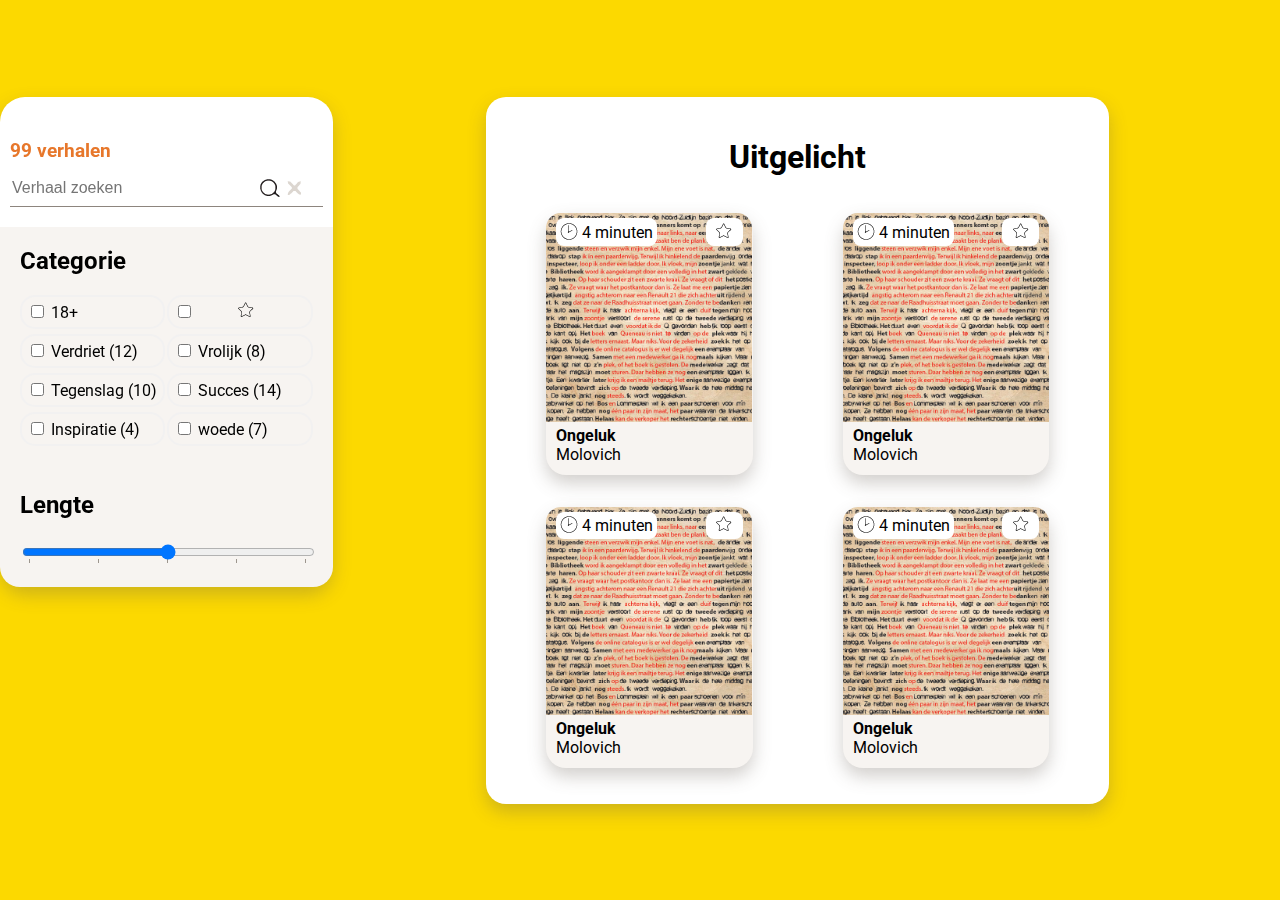
==== index.html @ 6d3a9c5b "changed verhalen.html -> index.html" ====
<!DOCTYPE html>
<html lang="en">

<head>
    <meta charset="UTF-8">
    <meta name="viewport" content="width=device-width, initial-scale=1.0">
    <meta http-equiv="X-UA-Compatible" content="ie=edge">
    <link rel="stylesheet" type="text/css" href="u-ov_styles.css">
    <title>99 verhalen</title>
</head>

<body>
    <aside id="filterMenu">

        <form id="filterSearch" action="">
            <h1>99 verhalen</h1>
            <div id="searchBar">
                <input type="search" placeholder="Verhaal zoeken" name="storySearch">
                <input type="image" name="storySubmit" alt="bevestig zoeken" src="img/icons/Search.png">
                <img src="img/icons/removeTXT.png" alt="gebruik deze knop om de zoek tekst weg te halen">
            </div>
        </form>
        <div id="filterCategory">
            <h2>Categorie</h2>
            <ul>
                <li>
                    <input type="checkbox" id="nsfwFilter">
                    <label for="nsfwFilter">18+</label>
                </li>
                <li>
                    <input type="checkbox" id="bookmarkFilter">
                    <label for="bookmarkFilter"><img  id="bookmarkIcon" src="img/icons/bookmark.png" alt="filter op opgeslagen verhalen"></label>
                </li>
                <li>
                    <input type="checkbox" id="verdrietFilter">
                    <label for="verdrietFilter">Verdriet (12)</label>
                </li>
                <li>
                    <input type="checkbox" id="vrolijkFilter">
                    <label for="vrolijkFilter">Vrolijk (8)</label>
                </li>
                <li>
                    <input type="checkbox" id="tegenslagFilter">
                    <label for="tegenslagFilter">Tegenslag (10)</label>
                </li>
                <li>
                    <input type="checkbox" id="SuccesFilter">
                    <label for="SuccesFilter">Succes (14)</label>
                </li>
                <li>
                    <input type="checkbox" id="InpsiratieFilter">
                    <label for="InpsiratieFilter">Inspiratie (4)</label>
                </li>
                <li>
                    <input type="checkbox" id="woedeFilter">
                    <label for="woedeFilter">woede (7)</label>
                </li>
            </ul>


            <h2>Lengte</h2>
            <input type="range" id="storyLength" list="tickmarks" min="0" max="100" step="25">
            <datalist id="tickmarks">
                <option value="0">
                <option value="25">
                <option value="50">
                <option value="75">
                <option value="100">
            </datalist>
        </div>
    </aside>
    <div class="middleOffset">
        <main class="middleMain">
            <h1>Uitgelicht</h1>
            <div id="storyContainer">
                <figure class=storyPreview>
                    <div class="thumbContainer">
                        <img class="thumbnail" src="img/storyPreview/ongeluk.png" alt="preview van het verhaal ongeluk">
                        <div class="timeLabel">
                            <img src="img/icons/time.png" alt="timeIcon">
                            4 minuten
                        </div>
                        <div class="bookmarkLabel">
                            <img src="img/icons/bookmark.png" alt="bookmarkIcon">
                        </div>
                    </div>
                    <figcaption>
                        <b>Ongeluk</b> <br>
                        Molovich
                    </figcaption>
                </figure>

                <figure class=storyPreview>
                    <div class="thumbContainer">
                        <img class="thumbnail" src="img/storyPreview/ongeluk.png" alt="preview van het verhaal ongeluk">
                        <div class="timeLabel">
                            <img src="img/icons/time.png" alt="timeIcon">
                            4 minuten
                        </div>
                        <div class="bookmarkLabel">
                            <img src="img/icons/bookmark.png" alt="bookmarkIcon">
                        </div>
                    </div>
                    <figcaption>
                        <b>Ongeluk</b> <br>
                        Molovich
                    </figcaption>
                </figure>

                <figure class=storyPreview>
                    <div class="thumbContainer">
                        <img class="thumbnail" src="img/storyPreview/ongeluk.png" alt="preview van het verhaal ongeluk">
                        <div class="timeLabel">
                            <img src="img/icons/time.png" alt="timeIcon">
                            4 minuten
                        </div>
                        <div class="bookmarkLabel">
                            <img src="img/icons/bookmark.png" alt="bookmarkIcon">
                        </div>
                    </div>
                    <figcaption>
                        <b>Ongeluk</b> <br>
                        Molovich
                    </figcaption>
                </figure>

                <figure class=storyPreview>
                    <div class="thumbContainer">
                        <img class="thumbnail" src="img/storyPreview/ongeluk.png" alt="preview van het verhaal ongeluk">
                        <div class="timeLabel">
                            <img src="img/icons/time.png" alt="timeIcon">
                            4 minuten
                        </div>
                        <div class="bookmarkLabel">
                            <img src="img/icons/bookmark.png" alt="bookmarkIcon">
                        </div>
                    </div>
                    <figcaption>
                        <b>Ongeluk</b> <br>
                        Molovich
                    </figcaption>
                </figure>
            </div>
        </main>
    </div>
</body>

</html>
---- u-ov_styles.css ----
@import url('https://fonts.googleapis.com/css?family=Roboto');

html,body {
    font-family: 'Roboto', sans-serif;
    background-color: #fcd900;
    margin: 0;
}

input[type=checkbox]{
    border-color:red;
    background: #e7772b
}

#searchBar{
    display: flex;
}

#searchBar input[type="image"]{
    align-self: center;
}

#filterMenu{
    display: inline-block;
    background-color: #fff;
    box-shadow:0 8px 18px 0 rgba(103,92,83,.3);
    border-radius: 25px;
    position: fixed;
    width: 26%;
    min-width: 329px;
}

#filterMenu h1{
    color: #e7772b;
    font-size: 1.2em;
}

#filterSearch{
    padding: 10px 10px 0 10px;
    margin: 10px 10px 0 10px;
    border: solid #8d857e;
    /* todo: change color and thickness to #e7772b with javascript when the search input is focused. */
    border-width: 0 0 1.4px 0;
    padding: 20px 0 5px;
}

#filterSearch input[type=search]{
   font-size: 1em;
   font-weight: 300;
   border: none;
   color: #8d857e;
   outline: none;
   width: 80%;
}


#filterSearch input[type=search]::-webkit-search-cancel-button{
    -webkit-appearance: none;
}

#filterCategory {
    background-color: #f7f4f1;
    padding: 0 20px 20px 20px;
    border-radius: 0 0 20px 20px;
}

#filterCategory ul{
    padding: 0;
    display: grid;
    grid-template-columns: repeat(2, 1fr);
    grid-column-gap: 2px;
    min-height: 0;  /* NEW */
    min-width: 0;   /* NEW; needed for Firefox */
}

#filterCategory ul li{
 list-style: none;
 border: solid #f2f1f1 2px;
 border-radius: 15px;
 padding: 5px;
 overflow: hidden;
 min-width: 0;   /* NEW; needed for Firefox */
 margin-bottom: 5px;
}

#filterCategory h2{
    padding-top: 20px;
}
#storyLength{
    width: 100%;
}

.middleMain{
    background-color: white;
    display: table;
    padding: 20px;
    border-radius: 20px;
    text-align: center;
    box-shadow:0 8px 18px 0 rgba(103,92,83,.3);
    margin-top: 10%;
    margin-left: auto;
    margin-right: auto;
    min-width: 583px;
    width: 55%;
}

.middleOffset{
    margin-left: 35vh;
}

#storyContainer{
    display: grid;
    grid-template-columns: repeat(2, 1fr);
    grid-column-gap: 10px;
}

.storyPreview{
    border-radius: 20px;
    background-color: #f7f4f1;
    /* padding: 20px; */
    text-align: left;
    box-shadow: 0 8px 18px 0 rgba(103,92,83,.3);
}

.thumbnail{
    max-width: 100%;
    border-radius: 15px 15px 0 0;
}

.thumbContainer{
    position: relative;
}

.timeLabel{
    position: absolute;
    top: 5px;
    left: 10px;
    background-color: #fff;
    padding: 2%;
    border-radius: 8px;
}
.timeLabel img{
    vertical-align: top;
}

#bookmarkIcon{
    position: relative;
    left: 30%;
}

.bookmarkLabel{
    position: absolute;
    top: 5px;
    right: 10px;
    background-color: #fff;
    padding: 2%;
    padding-left: 5%;
    padding-right: 5%;
    border-radius: 8px;
}
.bookmarkLabel img{
    vertical-align: top;
}

figcaption{
    margin-left: 5%;
    margin-bottom: 5%;
}
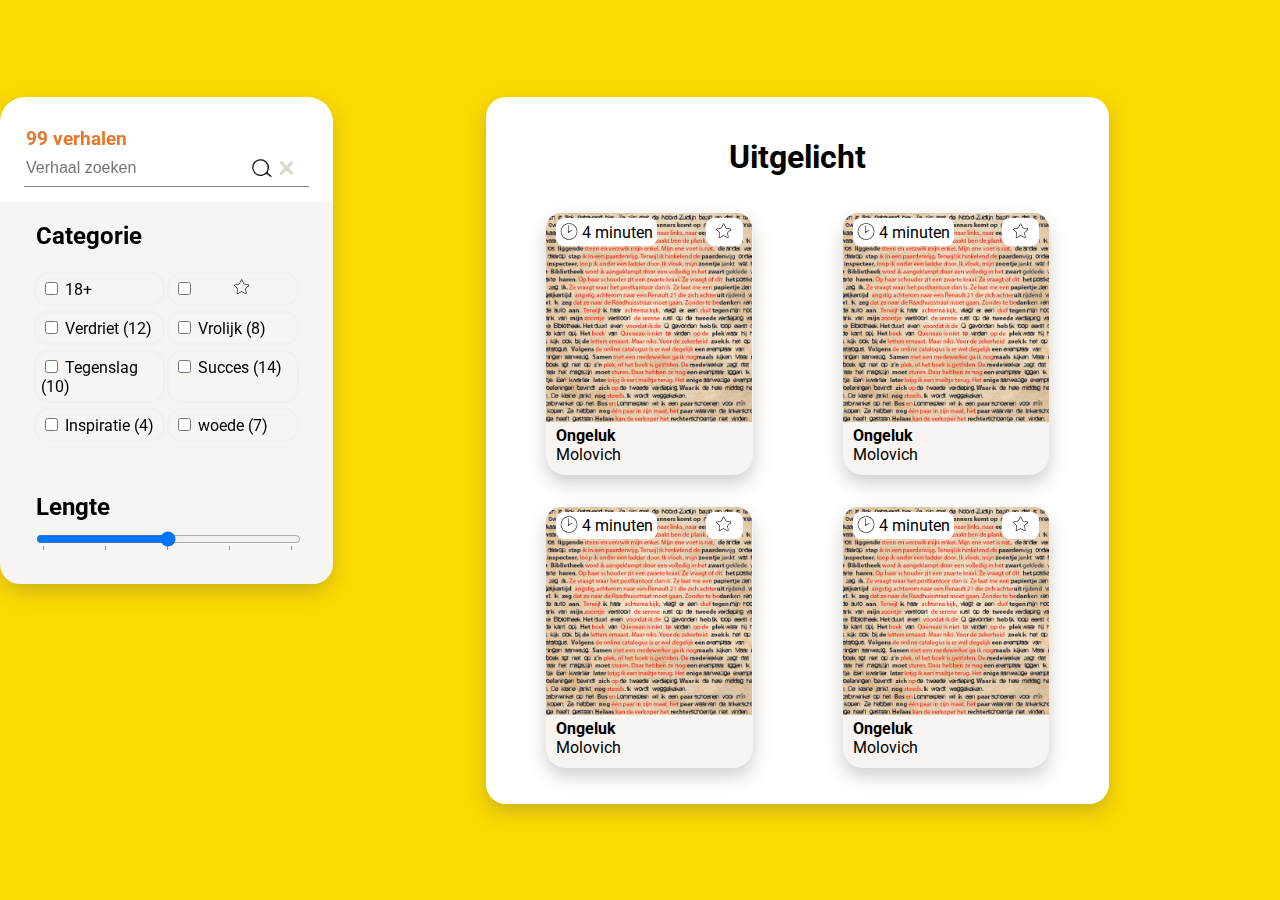
==== commit 3bbccb09: "+ Semantic changes + Better variables" ====
--- a/index.html
+++ b/index.html
@@ -10,66 +10,72 @@
 </head>
 
 <body>
-    <aside id="filterMenu">
+    <aside id="menu"> 
+        <form id="searchForm" action="">
+            <fieldset id="search">
+                <legend>99 verhalen</legend>
+                <div id="searchbar">
+                    <!-- Dit is is een div vanwege een flexbox bug! -->
+                    <input type="search" placeholder="Verhaal zoeken" name="storySearch">
+                    <input type="image" name="storySubmit" alt="bevestig zoeken" src="img/icons/Search.png">
+                    <img src="img/icons/removeTXT.png" alt="gebruik deze knop om de zoek tekst weg te halen">
+                </div>
+            </fieldset>
+        </form>
 
-        <form id="filterSearch" action="">
-            <h1>99 verhalen</h1>
-            <div id="searchBar">
-                <input type="search" placeholder="Verhaal zoeken" name="storySearch">
-                <input type="image" name="storySubmit" alt="bevestig zoeken" src="img/icons/Search.png">
-                <img src="img/icons/removeTXT.png" alt="gebruik deze knop om de zoek tekst weg te halen">
-            </div>
+        <form id="category" action="">
+            <fieldset>
+                <legend>Categorie</legend>
+                <ul>
+                        <li>
+                            <input type="checkbox" id="nsfwFilter">
+                            <label for="nsfwFilter">18+</label>
+                        </li>
+                        <li>
+                            <input type="checkbox" id="bookmarkFilter">
+                            <label for="bookmarkFilter"><img id="bookmarkIcon" src="img/icons/bookmark.png" alt="filter op opgeslagen verhalen"></label>
+                        </li>
+                        <li>
+                            <input type="checkbox" id="verdrietFilter">
+                            <label for="verdrietFilter">Verdriet (12)</label>
+                        </li>
+                        <li>
+                            <input type="checkbox" id="vrolijkFilter">
+                            <label for="vrolijkFilter">Vrolijk (8)</label>
+                        </li>
+                        <li>
+                            <input type="checkbox" id="tegenslagFilter">
+                            <label for="tegenslagFilter">Tegenslag (10)</label>
+                        </li>
+                        <li>
+                            <input type="checkbox" id="SuccesFilter">
+                            <label for="SuccesFilter">Succes (14)</label>
+                        </li>
+                        <li>
+                            <input type="checkbox" id="InpsiratieFilter">
+                            <label for="InpsiratieFilter">Inspiratie (4)</label>
+                        </li>
+                        <li>
+                            <input type="checkbox" id="woedeFilter">
+                            <label for="woedeFilter">woede (7)</label>
+                        </li>
+                    </ul>
+            </fieldset>
+            <fieldset>
+                <legend>Lengte</legend>
+                <input type="range" id="storyLength" list="tickmarks" min="0" max="100" step="25">
+                <datalist id="tickmarks">
+                    <option value="0">
+                    <option value="25">
+                    <option value="50">
+                    <option value="75">
+                    <option value="100">
+                </datalist>
+            </fieldset>
         </form>
-        <div id="filterCategory">
-            <h2>Categorie</h2>
-            <ul>
-                <li>
-                    <input type="checkbox" id="nsfwFilter">
-                    <label for="nsfwFilter">18+</label>
-                </li>
-                <li>
-                    <input type="checkbox" id="bookmarkFilter">
-                    <label for="bookmarkFilter"><img  id="bookmarkIcon" src="img/icons/bookmark.png" alt="filter op opgeslagen verhalen"></label>
-                </li>
-                <li>
-                    <input type="checkbox" id="verdrietFilter">
-                    <label for="verdrietFilter">Verdriet (12)</label>
-                </li>
-                <li>
-                    <input type="checkbox" id="vrolijkFilter">
-                    <label for="vrolijkFilter">Vrolijk (8)</label>
-                </li>
-                <li>
-                    <input type="checkbox" id="tegenslagFilter">
-                    <label for="tegenslagFilter">Tegenslag (10)</label>
-                </li>
-                <li>
-                    <input type="checkbox" id="SuccesFilter">
-                    <label for="SuccesFilter">Succes (14)</label>
-                </li>
-                <li>
-                    <input type="checkbox" id="InpsiratieFilter">
-                    <label for="InpsiratieFilter">Inspiratie (4)</label>
-                </li>
-                <li>
-                    <input type="checkbox" id="woedeFilter">
-                    <label for="woedeFilter">woede (7)</label>
-                </li>
-            </ul>
-
-
-            <h2>Lengte</h2>
-            <input type="range" id="storyLength" list="tickmarks" min="0" max="100" step="25">
-            <datalist id="tickmarks">
-                <option value="0">
-                <option value="25">
-                <option value="50">
-                <option value="75">
-                <option value="100">
-            </datalist>
-        </div>
     </aside>
     <div class="middleOffset">
+        <!-- Deze main content word naar het midden gedrukt en de middleOffset div zorgt voor een offset vanuit het midden -->
         <main class="middleMain">
             <h1>Uitgelicht</h1>
             <div id="storyContainer">
--- a/u-ov_styles.css
+++ b/u-ov_styles.css
@@ -6,20 +6,30 @@
     margin: 0;
 }
 
-input[type=checkbox]{
-    border-color:red;
-    background: #e7772b
+#search{
+    border: none;
 }
 
-#searchBar{
-    display: flex;
+#search legend{
+    color: #e7772b;
+    font-size: 1.2em;
+    font-weight: bold;
+    text-align: left;
 }
 
-#searchBar input[type="image"]{
+#searchbar{
+    display: flex;
+    /* todo: change color and thickness to #e7772b with javascript when the search input is focused. */
+    border: solid #8d857e;
+    border-width: 0 0 1.4px 0;
+    padding-bottom:5px;
+}
+
+#searchbar input[type="image"]{
     align-self: center;
 }
 
-#filterMenu{
+#menu{
     display: inline-block;
     background-color: #fff;
     box-shadow:0 8px 18px 0 rgba(103,92,83,.3);
@@ -29,21 +39,14 @@
     min-width: 329px;
 }
 
-#filterMenu h1{
-    color: #e7772b;
-    font-size: 1.2em;
-}
 
-#filterSearch{
+#searchForm{
     padding: 10px 10px 0 10px;
     margin: 10px 10px 0 10px;
-    border: solid #8d857e;
-    /* todo: change color and thickness to #e7772b with javascript when the search input is focused. */
-    border-width: 0 0 1.4px 0;
     padding: 20px 0 5px;
 }
 
-#filterSearch input[type=search]{
+#searchForm input[type=search]{
    font-size: 1em;
    font-weight: 300;
    border: none;
@@ -53,17 +56,17 @@
 }
 
 
-#filterSearch input[type=search]::-webkit-search-cancel-button{
+#searchForm input[type=search]::-webkit-search-cancel-button{
     -webkit-appearance: none;
 }
 
-#filterCategory {
+#category {
     background-color: #f7f4f1;
     padding: 0 20px 20px 20px;
     border-radius: 0 0 20px 20px;
 }
 
-#filterCategory ul{
+#category ul{
     padding: 0;
     display: grid;
     grid-template-columns: repeat(2, 1fr);
@@ -72,7 +75,7 @@
     min-width: 0;   /* NEW; needed for Firefox */
 }
 
-#filterCategory ul li{
+#category ul li{
  list-style: none;
  border: solid #f2f1f1 2px;
  border-radius: 15px;
@@ -82,8 +85,15 @@
  margin-bottom: 5px;
 }
 
-#filterCategory h2{
+#category fieldset{
+    border: 0px;
+}
+
+#category legend{
     padding-top: 20px;
+    font-weight: bold;
+    font-size: 1.5em;
+    text-align: left;
 }
 #storyLength{
     width: 100%;
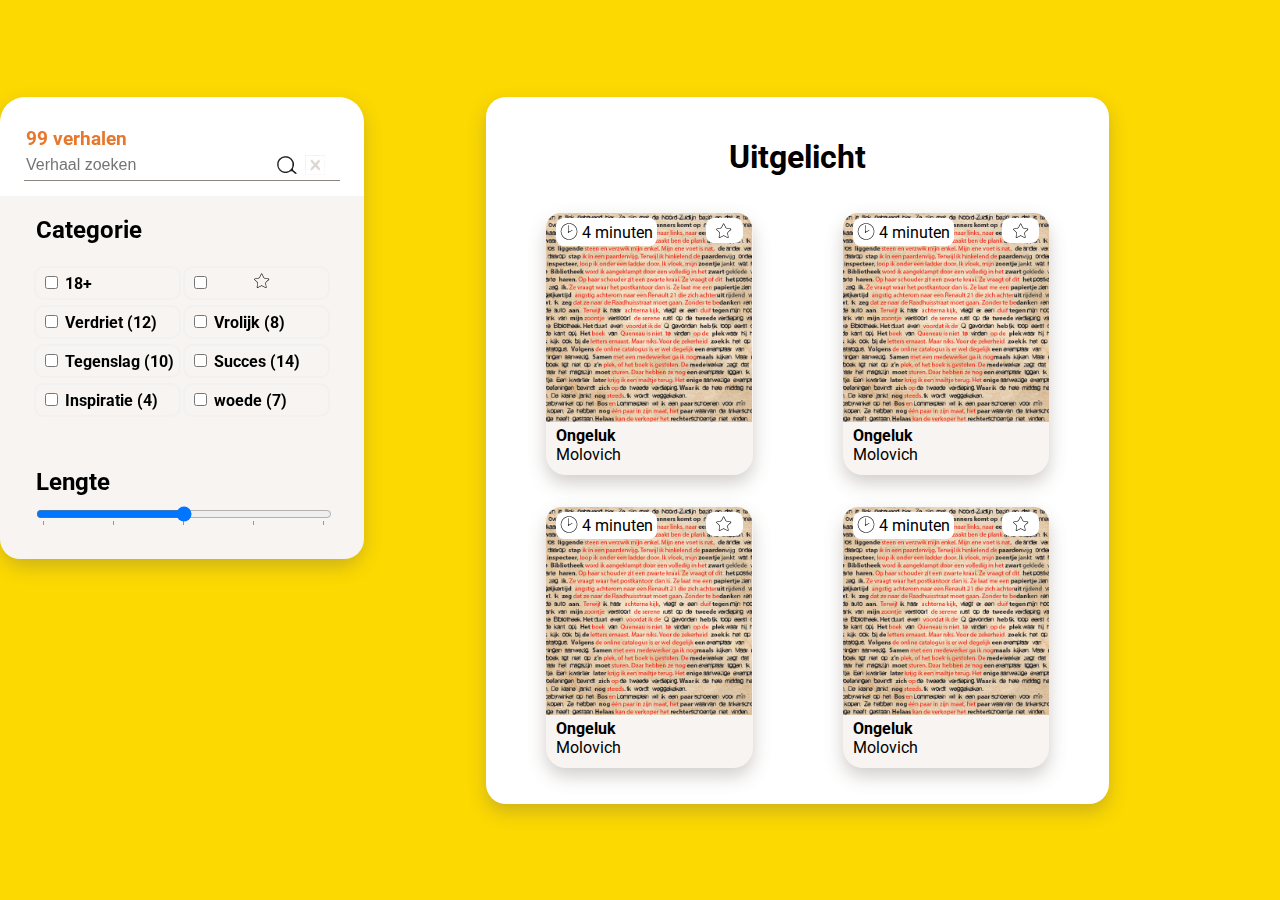
==== commit 5ad71388: "semantic changes, got rid of as many divs as I could" ====
--- a/index.html
+++ b/index.html
@@ -10,7 +10,7 @@
 </head>
 
 <body>
-    <aside id="menu"> 
+    <aside id="menu">
         <form id="searchForm" action="">
             <fieldset id="search">
                 <legend>99 verhalen</legend>
@@ -18,7 +18,8 @@
                     <!-- Dit is is een div vanwege een flexbox bug! -->
                     <input type="search" placeholder="Verhaal zoeken" name="storySearch">
                     <input type="image" name="storySubmit" alt="bevestig zoeken" src="img/icons/Search.png">
-                    <img src="img/icons/removeTXT.png" alt="gebruik deze knop om de zoek tekst weg te halen">
+                    <button id="cleartext"></button>
+                    <!-- <img src="img/icons/removeTXT.png" alt="gebruik deze knop om de zoek tekst weg te halen"> -->
                 </div>
             </fieldset>
         </form>
@@ -27,39 +28,39 @@
             <fieldset>
                 <legend>Categorie</legend>
                 <ul>
-                        <li>
-                            <input type="checkbox" id="nsfwFilter">
-                            <label for="nsfwFilter">18+</label>
-                        </li>
-                        <li>
-                            <input type="checkbox" id="bookmarkFilter">
-                            <label for="bookmarkFilter"><img id="bookmarkIcon" src="img/icons/bookmark.png" alt="filter op opgeslagen verhalen"></label>
-                        </li>
-                        <li>
-                            <input type="checkbox" id="verdrietFilter">
-                            <label for="verdrietFilter">Verdriet (12)</label>
-                        </li>
-                        <li>
-                            <input type="checkbox" id="vrolijkFilter">
-                            <label for="vrolijkFilter">Vrolijk (8)</label>
-                        </li>
-                        <li>
-                            <input type="checkbox" id="tegenslagFilter">
-                            <label for="tegenslagFilter">Tegenslag (10)</label>
-                        </li>
-                        <li>
-                            <input type="checkbox" id="SuccesFilter">
-                            <label for="SuccesFilter">Succes (14)</label>
-                        </li>
-                        <li>
-                            <input type="checkbox" id="InpsiratieFilter">
-                            <label for="InpsiratieFilter">Inspiratie (4)</label>
-                        </li>
-                        <li>
-                            <input type="checkbox" id="woedeFilter">
-                            <label for="woedeFilter">woede (7)</label>
-                        </li>
-                    </ul>
+                    <li>
+                        <input type="checkbox" id="nsfwFilter">
+                        <label for="nsfwFilter">18+</label>
+                    </li>
+                    <li>
+                        <input type="checkbox" id="bookmarkFilter">
+                        <label for="bookmarkFilter"><img id="bookmarkIcon" src="img/icons/bookmark.png" alt="filter op opgeslagen verhalen"></label>
+                    </li>
+                    <li>
+                        <input type="checkbox" id="verdrietFilter">
+                        <label for="verdrietFilter">Verdriet (12)</label>
+                    </li>
+                    <li>
+                        <input type="checkbox" id="vrolijkFilter">
+                        <label for="vrolijkFilter">Vrolijk (8)</label>
+                    </li>
+                    <li>
+                        <input type="checkbox" id="tegenslagFilter">
+                        <label for="tegenslagFilter">Tegenslag (10)</label>
+                    </li>
+                    <li>
+                        <input type="checkbox" id="SuccesFilter">
+                        <label for="SuccesFilter">Succes (14)</label>
+                    </li>
+                    <li>
+                        <input type="checkbox" id="InpsiratieFilter">
+                        <label for="InpsiratieFilter">Inspiratie (4)</label>
+                    </li>
+                    <li>
+                        <input type="checkbox" id="woedeFilter">
+                        <label for="woedeFilter">woede (7)</label>
+                    </li>
+                </ul>
             </fieldset>
             <fieldset>
                 <legend>Lengte</legend>
@@ -74,79 +75,62 @@
             </fieldset>
         </form>
     </aside>
-    <div class="middleOffset">
+    <div class="mainOffset">
         <!-- Deze main content word naar het midden gedrukt en de middleOffset div zorgt voor een offset vanuit het midden -->
-        <main class="middleMain">
+        <main>
             <h1>Uitgelicht</h1>
-            <div id="storyContainer">
-                <figure class=storyPreview>
-                    <div class="thumbContainer">
-                        <img class="thumbnail" src="img/storyPreview/ongeluk.png" alt="preview van het verhaal ongeluk">
-                        <div class="timeLabel">
-                            <img src="img/icons/time.png" alt="timeIcon">
-                            4 minuten
-                        </div>
-                        <div class="bookmarkLabel">
-                            <img src="img/icons/bookmark.png" alt="bookmarkIcon">
-                        </div>
+            <figure class="story">
+                    <img class="thumbnail" src="img/storyPreview/ongeluk.png" alt="preview van het verhaal ongeluk">
+                    <div class="timeLabel">
+                        <!-- https://semantic-ui.com/elements/label.html zegt dat het semantisch kan met een div -->
+                        <img src="img/icons/time.png" alt="Geschatte leestijd: ">
+                        4 minuten
                     </div>
-                    <figcaption>
-                        <b>Ongeluk</b> <br>
-                        Molovich
-                    </figcaption>
-                </figure>
+                    <button class="bookmarkLabel"><img src="img/icons/bookmark.png" alt="bookmarkIcon"></button>
+                <figcaption>
+                    <b>Ongeluk</b> <br>
+                    Molovich
+                </figcaption>
+            </figure>
 
-                <figure class=storyPreview>
-                    <div class="thumbContainer">
-                        <img class="thumbnail" src="img/storyPreview/ongeluk.png" alt="preview van het verhaal ongeluk">
-                        <div class="timeLabel">
-                            <img src="img/icons/time.png" alt="timeIcon">
-                            4 minuten
-                        </div>
-                        <div class="bookmarkLabel">
-                            <img src="img/icons/bookmark.png" alt="bookmarkIcon">
-                        </div>
+            <figure class="story">
+                    <img class="thumbnail" src="img/storyPreview/ongeluk.png" alt="preview van het verhaal ongeluk">
+                    <div class="timeLabel">
+                        <img src="img/icons/time.png" alt="Geschatte leestijd: ">
+                        4 minuten
                     </div>
-                    <figcaption>
-                        <b>Ongeluk</b> <br>
-                        Molovich
-                    </figcaption>
-                </figure>
+                    <button class="bookmarkLabel"><img src="img/icons/bookmark.png" alt="bookmarkIcon"></button>
+                <figcaption>
+                    <b>Ongeluk</b> <br>
+                    Molovich
+                </figcaption>
+            </figure>
 
-                <figure class=storyPreview>
-                    <div class="thumbContainer">
-                        <img class="thumbnail" src="img/storyPreview/ongeluk.png" alt="preview van het verhaal ongeluk">
-                        <div class="timeLabel">
-                            <img src="img/icons/time.png" alt="timeIcon">
-                            4 minuten
-                        </div>
-                        <div class="bookmarkLabel">
-                            <img src="img/icons/bookmark.png" alt="bookmarkIcon">
-                        </div>
+            <figure class="story">
+                    <img class="thumbnail" src="img/storyPreview/ongeluk.png" alt="preview van het verhaal ongeluk">
+                    <div class="timeLabel">
+                        <img src="img/icons/time.png" alt="Geschatte leestijd: ">
+                        4 minuten
                     </div>
-                    <figcaption>
-                        <b>Ongeluk</b> <br>
-                        Molovich
-                    </figcaption>
-                </figure>
+                    <button class="bookmarkLabel"><img src="img/icons/bookmark.png" alt="bookmarkIcon"></button>
+                <figcaption>
+                    <b>Ongeluk</b> <br>
+                    Molovich
+                </figcaption>
+            </figure>
 
-                <figure class=storyPreview>
-                    <div class="thumbContainer">
-                        <img class="thumbnail" src="img/storyPreview/ongeluk.png" alt="preview van het verhaal ongeluk">
-                        <div class="timeLabel">
-                            <img src="img/icons/time.png" alt="timeIcon">
-                            4 minuten
-                        </div>
-                        <div class="bookmarkLabel">
-                            <img src="img/icons/bookmark.png" alt="bookmarkIcon">
-                        </div>
+            <figure class="story">
+                    <img class="thumbnail" src="img/storyPreview/ongeluk.png" alt="preview van het verhaal ongeluk">
+                    <div class="timeLabel">
+                        <img src="img/icons/time.png" alt="Geschatte leestijd: ">
+                        4 minuten
                     </div>
-                    <figcaption>
-                        <b>Ongeluk</b> <br>
-                        Molovich
-                    </figcaption>
-                </figure>
-            </div>
+                    <button class="bookmarkLabel"><img src="img/icons/bookmark.png" alt="bookmarkIcon"></button>
+                <figcaption>
+                    <b>Ongeluk</b> <br>
+                    Molovich
+                </figcaption>
+            </figure>
         </main>
     </div>
 </body>
--- a/u-ov_styles.css
+++ b/u-ov_styles.css
@@ -29,13 +29,21 @@
     align-self: center;
 }
 
+#cleartext{
+    background-image: url("img/icons/removeTXT.png");
+    background-size: 20px 20px;
+    height: 20px;
+    width: 20px;
+    border: 0;
+    margin-left: 8px;
+}
+
 #menu{
     display: inline-block;
     background-color: #fff;
     box-shadow:0 8px 18px 0 rgba(103,92,83,.3);
     border-radius: 25px;
     position: fixed;
-    width: 26%;
     min-width: 329px;
 }
 
@@ -71,18 +79,17 @@
     display: grid;
     grid-template-columns: repeat(2, 1fr);
     grid-column-gap: 2px;
-    min-height: 0;  /* NEW */
-    min-width: 0;   /* NEW; needed for Firefox */
 }
 
 #category ul li{
  list-style: none;
  border: solid #f2f1f1 2px;
- border-radius: 15px;
+ border-radius: 10px;
  padding: 5px;
  overflow: hidden;
- min-width: 0;   /* NEW; needed for Firefox */
  margin-bottom: 5px;
+ font-weight: bold;
+
 }
 
 #category fieldset{
@@ -99,9 +106,8 @@
     width: 100%;
 }
 
-.middleMain{
+main{
     background-color: white;
-    display: table;
     padding: 20px;
     border-radius: 20px;
     text-align: center;
@@ -111,24 +117,25 @@
     margin-right: auto;
     min-width: 583px;
     width: 55%;
-}
-
-.middleOffset{
-    margin-left: 35vh;
-}
-
-#storyContainer{
     display: grid;
     grid-template-columns: repeat(2, 1fr);
     grid-column-gap: 10px;
 }
 
-.storyPreview{
+main h1{
+    grid-column: span 2;
+}
+
+.mainOffset{
+    margin-left: 35vh;
+}
+
+.story{
     border-radius: 20px;
     background-color: #f7f4f1;
-    /* padding: 20px; */
     text-align: left;
     box-shadow: 0 8px 18px 0 rgba(103,92,83,.3);
+    position: relative;
 }
 
 .thumbnail{
@@ -166,6 +173,7 @@
     padding-left: 5%;
     padding-right: 5%;
     border-radius: 8px;
+    border: none;
 }
 .bookmarkLabel img{
     vertical-align: top;
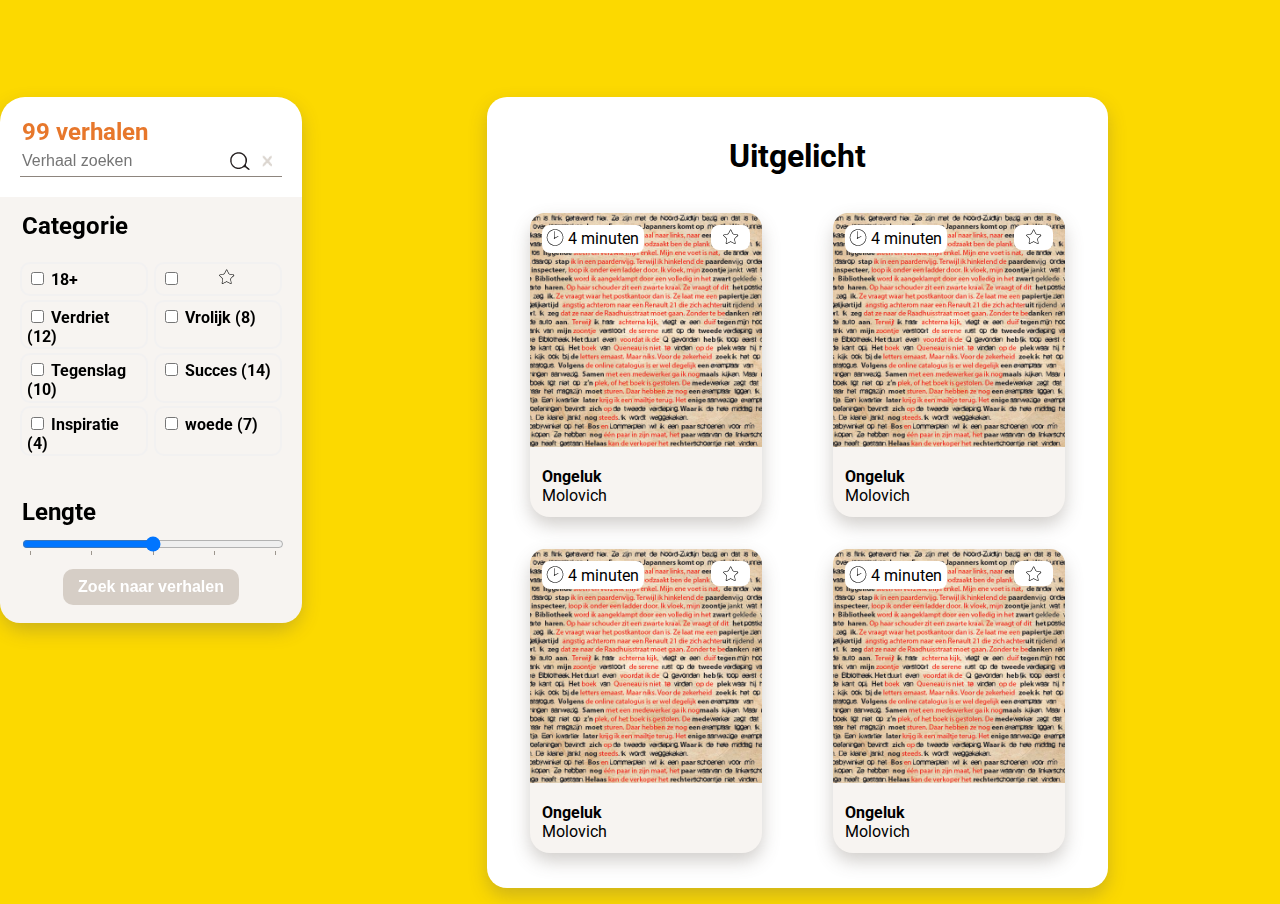
==== commit a3c9cfb9: "made more use of html taggs instead of class and id selectors. tried to avoud pixel measures as much" ====
--- a/index.html
+++ b/index.html
@@ -10,15 +10,16 @@
 </head>
 
 <body>
-    <aside id="menu">
-        <form id="searchForm" action="">
-            <fieldset id="search">
+    <aside>
+        <form id="search" action="">
+            <fieldset>
                 <legend>99 verhalen</legend>
-                <div id="searchbar">
+                <div>
                     <!-- Dit is is een div vanwege een flexbox bug! -->
                     <input type="search" placeholder="Verhaal zoeken" name="storySearch">
+                    <!-- Dit is mijn submit button https://stackoverflow.com/questions/3381609/button-image-as-form-input-submit-button -->
                     <input type="image" name="storySubmit" alt="bevestig zoeken" src="img/icons/Search.png">
-                    <button id="cleartext"></button>
+                    <button alt="maak het zoek veld leeg."></button>
                     <!-- <img src="img/icons/removeTXT.png" alt="gebruik deze knop om de zoek tekst weg te halen"> -->
                 </div>
             </fieldset>
@@ -29,12 +30,13 @@
                 <legend>Categorie</legend>
                 <ul>
                     <li>
+                        <!-- id's zijn voor de labels; -->
                         <input type="checkbox" id="nsfwFilter">
                         <label for="nsfwFilter">18+</label>
                     </li>
                     <li>
                         <input type="checkbox" id="bookmarkFilter">
-                        <label for="bookmarkFilter"><img id="bookmarkIcon" src="img/icons/bookmark.png" alt="filter op opgeslagen verhalen"></label>
+                        <label for="bookmarkFilter"><img src="img/icons/bookmark.png" alt="filter op opgeslagen verhalen"></label>
                     </li>
                     <li>
                         <input type="checkbox" id="verdrietFilter">
@@ -64,8 +66,9 @@
             </fieldset>
             <fieldset>
                 <legend>Lengte</legend>
-                <input type="range" id="storyLength" list="tickmarks" min="0" max="100" step="25">
+                <input type="range" list="tickmarks" min="0" max="100" step="25">
                 <datalist id="tickmarks">
+                    <!-- de id tickmarks verwijst naar de input ;) -->
                     <option value="0">
                     <option value="25">
                     <option value="50">
@@ -73,64 +76,65 @@
                     <option value="100">
                 </datalist>
             </fieldset>
+            <input type="submit" alt="Zoek met de gekozen filters" value="Zoek naar verhalen">
         </form>
     </aside>
     <div class="mainOffset">
         <!-- Deze main content word naar het midden gedrukt en de middleOffset div zorgt voor een offset vanuit het midden -->
         <main>
             <h1>Uitgelicht</h1>
-            <figure class="story">
-                    <img class="thumbnail" src="img/storyPreview/ongeluk.png" alt="preview van het verhaal ongeluk">
-                    <div class="timeLabel">
-                        <!-- https://semantic-ui.com/elements/label.html zegt dat het semantisch kan met een div -->
-                        <img src="img/icons/time.png" alt="Geschatte leestijd: ">
-                        4 minuten
-                    </div>
-                    <button class="bookmarkLabel"><img src="img/icons/bookmark.png" alt="bookmarkIcon"></button>
-                <figcaption>
+            <article>
+                <img class="thumbnail" src="img/storyPreview/ongeluk.png" alt="preview van het verhaal ongeluk">
+                <div>
+                    <!-- https://semantic-ui.com/elements/label.html zegt dat het semantisch kan met een div -->
+                    <img src="img/icons/time.png" alt="Geschatte leestijd: ">
+                    4 minuten
+                </div>
+                <button><img src="img/icons/bookmark.png" alt="bookmarkIcon"></button>
+                <p>
                     <b>Ongeluk</b> <br>
                     Molovich
-                </figcaption>
-            </figure>
+                </p>
+            </article>
 
-            <figure class="story">
-                    <img class="thumbnail" src="img/storyPreview/ongeluk.png" alt="preview van het verhaal ongeluk">
-                    <div class="timeLabel">
-                        <img src="img/icons/time.png" alt="Geschatte leestijd: ">
-                        4 minuten
-                    </div>
-                    <button class="bookmarkLabel"><img src="img/icons/bookmark.png" alt="bookmarkIcon"></button>
-                <figcaption>
+            <article>
+                <img class="thumbnail" src="img/storyPreview/ongeluk.png" alt="preview van het verhaal ongeluk">
+                <div>
+                    <img src="img/icons/time.png" alt="Geschatte leestijd: ">
+                    4 minuten
+                </div>
+                <button><img src="img/icons/bookmark.png" alt="bookmarkIcon"></button>
+                <p>
                     <b>Ongeluk</b> <br>
                     Molovich
-                </figcaption>
-            </figure>
+                </p>
+            </article>
 
-            <figure class="story">
-                    <img class="thumbnail" src="img/storyPreview/ongeluk.png" alt="preview van het verhaal ongeluk">
-                    <div class="timeLabel">
-                        <img src="img/icons/time.png" alt="Geschatte leestijd: ">
-                        4 minuten
-                    </div>
-                    <button class="bookmarkLabel"><img src="img/icons/bookmark.png" alt="bookmarkIcon"></button>
-                <figcaption>
+            <article>
+                <img class="thumbnail" src="img/storyPreview/ongeluk.png" alt="preview van het verhaal ongeluk">
+                <div>
+                    <img src="img/icons/time.png" alt="Geschatte leestijd: ">
+                    4 minuten
+                </div>
+                <button><img src="img/icons/bookmark.png" alt="bookmarkIcon"></button>
+                <p>
                     <b>Ongeluk</b> <br>
                     Molovich
-                </figcaption>
-            </figure>
+                </p>
+            </article>
 
-            <figure class="story">
-                    <img class="thumbnail" src="img/storyPreview/ongeluk.png" alt="preview van het verhaal ongeluk">
-                    <div class="timeLabel">
-                        <img src="img/icons/time.png" alt="Geschatte leestijd: ">
-                        4 minuten
-                    </div>
-                    <button class="bookmarkLabel"><img src="img/icons/bookmark.png" alt="bookmarkIcon"></button>
-                <figcaption>
+            <article>
+                <img class="thumbnail" src="img/storyPreview/ongeluk.png" alt="preview van het verhaal ongeluk">
+                <div>
+                    <img src="img/icons/time.png" alt="Geschatte leestijd: ">
+                    4 minuten
+                </div>
+                <button><img src="img/icons/bookmark.png" alt="bookmarkIcon"></button>
+                <p>
                     <b>Ongeluk</b> <br>
                     Molovich
-                </figcaption>
-            </figure>
+                </p>
+            </article>
         </main>
     </div>
 </body>
--- a/u-ov_styles.css
+++ b/u-ov_styles.css
@@ -1,173 +1,196 @@
 @import url('https://fonts.googleapis.com/css?family=Roboto');
 
-html,body {
+html,
+body {
     font-family: 'Roboto', sans-serif;
     background-color: #fcd900;
     margin: 0;
-}
-
-#search{
+    font-size: 62.5%;
+}
+
+/* Filteraside */
+
+#search fieldset {
     border: none;
 }
 
-#search legend{
+#search legend {
     color: #e7772b;
-    font-size: 1.2em;
+    font-size: 2.4rem;
     font-weight: bold;
     text-align: left;
 }
 
-#searchbar{
+#search div {
     display: flex;
     /* todo: change color and thickness to #e7772b with javascript when the search input is focused. */
     border: solid #8d857e;
     border-width: 0 0 1.4px 0;
-    padding-bottom:5px;
-}
-
-#searchbar input[type="image"]{
+    padding-bottom: 2%;
+    font-size: 1.6rem
+}
+
+#search div input[type="image"] {
     align-self: center;
 }
 
-#cleartext{
+#search button {
     background-image: url("img/icons/removeTXT.png");
     background-size: 20px 20px;
     height: 20px;
     width: 20px;
     border: 0;
-    margin-left: 8px;
-}
-
-#menu{
-    display: inline-block;
+    margin-left: 3%;
+    background-color: white;
+}
+
+aside {
+    display: block;
     background-color: #fff;
-    box-shadow:0 8px 18px 0 rgba(103,92,83,.3);
+    box-shadow: 0 8px 18px 0 rgba(103, 92, 83, .3);
     border-radius: 25px;
-    position: fixed;
-    min-width: 329px;
-}
-
-
-#searchForm{
-    padding: 10px 10px 0 10px;
-    margin: 10px 10px 0 10px;
-    padding: 20px 0 5px;
-}
-
-#searchForm input[type=search]{
-   font-size: 1em;
-   font-weight: 300;
-   border: none;
-   color: #8d857e;
-   outline: none;
-   width: 80%;
-}
-
-
-#searchForm input[type=search]::-webkit-search-cancel-button{
+    max-width: 364px;
+    /* ik vind het niet mooi als dit kan schalen, daarom kies ik in deze situatie voor px */
+    font-size: 1.6rem;
+    margin-left: auto;
+    margin-right: auto;
+}
+
+
+#search {
+    padding: 5% 0 3%;
+    margin: 2% 2% 0 2%;
+}
+
+input[type=search] {
+    font-size: 1em;
+    font-weight: 300;
+    border: none;
+    color: #8d857e;
+    outline: none;
+    width: 80%;
+}
+
+
+input[type=search]::-webkit-search-cancel-button {
     -webkit-appearance: none;
 }
 
 #category {
     background-color: #f7f4f1;
-    padding: 0 20px 20px 20px;
+    padding: 0 2% 2% 2%;
     border-radius: 0 0 20px 20px;
 }
 
-#category ul{
+#category ul {
     padding: 0;
     display: grid;
     grid-template-columns: repeat(2, 1fr);
-    grid-column-gap: 2px;
-}
-
-#category ul li{
- list-style: none;
- border: solid #f2f1f1 2px;
- border-radius: 10px;
- padding: 5px;
- overflow: hidden;
- margin-bottom: 5px;
- font-weight: bold;
-
-}
-
-#category fieldset{
-    border: 0px;
-}
-
-#category legend{
-    padding-top: 20px;
+    grid-column-gap: 2%;
+    grid-row-gap: 2%;
+}
+
+#category ul li {
+    list-style: none;
+    border: solid #f2f1f1 2px;
+    border-radius: 10px;
+    padding: 4%;
+    overflow: hidden;
+    font-weight: bold;
+}
+
+#category img {
+    position: relative;
+    left: 30%;
+}
+
+#category fieldset {
+    border: 0;
+}
+
+#category legend {
+    padding-top: 6%;
     font-weight: bold;
     font-size: 1.5em;
     text-align: left;
 }
-#storyLength{
+
+input[type="range"] {
     width: 100%;
 }
 
-main{
+input[type="submit"] {
+    margin-left: auto;
+    margin-right: auto;
+    display: block;
+    background-color: #d6cec6;
+    border: 0;
+    font-weight: bold;
+    font-size: 1.6rem;
+    color: #fff;
+    padding: 9px 15px;
+    border-radius: 10px;
+    margin-bottom: 4%;
+}
+
+/* einde filteraside */
+
+/* Main content */
+main {
     background-color: white;
-    padding: 20px;
+    padding: 2%;
     border-radius: 20px;
     text-align: center;
-    box-shadow:0 8px 18px 0 rgba(103,92,83,.3);
+    box-shadow: 0 8px 18px 0 rgba(103, 92, 83, .3);
     margin-top: 10%;
     margin-left: auto;
     margin-right: auto;
-    min-width: 583px;
-    width: 55%;
+    width: 80%;
     display: grid;
     grid-template-columns: repeat(2, 1fr);
-    grid-column-gap: 10px;
-}
-
-main h1{
+    grid-column-gap: 4%;
+    margin-block-end: 1em;
+    font-size: 1.6rem;
+}
+
+main h1 {
     grid-column: span 2;
 }
 
-.mainOffset{
-    margin-left: 35vh;
-}
-
-.story{
+main article {
     border-radius: 20px;
     background-color: #f7f4f1;
     text-align: left;
-    box-shadow: 0 8px 18px 0 rgba(103,92,83,.3);
+    box-shadow: 0 8px 18px 0 rgba(103, 92, 83, .3);
     position: relative;
 }
 
-.thumbnail{
+.thumbnail {
     max-width: 100%;
     border-radius: 15px 15px 0 0;
 }
 
-.thumbContainer{
-    position: relative;
-}
-
-.timeLabel{
+
+
+main div {
     position: absolute;
-    top: 5px;
-    left: 10px;
+    top: 4%;
+    left: 5%;
     background-color: #fff;
     padding: 2%;
     border-radius: 8px;
 }
-.timeLabel img{
+
+main div img {
     vertical-align: top;
 }
 
-#bookmarkIcon{
-    position: relative;
-    left: 30%;
-}
-
-.bookmarkLabel{
+
+
+main article button {
     position: absolute;
-    top: 5px;
-    right: 10px;
+    top: 4%;
+    right: 5%;
     background-color: #fff;
     padding: 2%;
     padding-left: 5%;
@@ -175,11 +198,48 @@
     border-radius: 8px;
     border: none;
 }
-.bookmarkLabel img{
+
+main article button img {
     vertical-align: top;
 }
 
-figcaption{
+article {
+     margin-block-start: 1em;
+    margin-block-end: 1em;
+
+}
+
+article p {
     margin-left: 5%;
     margin-bottom: 5%;
+}
+
+/* end main content */
+
+
+/* desktop media query */
+@media (min-width: 768px) {
+    aside {
+        display: inline-block;
+        position: fixed;
+        margin-left: 0;
+        margin-right: 0;
+        /* groter dan dit vind ik niet mooi */
+        max-width: 364px;
+    }
+
+    main {
+        min-width: 583px;
+        width: 55%;
+    }
+
+    .mainOffset {
+        margin-left: 35vh;
+    }
+
+    article{
+        margin-inline-start: 1.5em;
+        margin-inline-end: 1.5em;  
+    }
+
 }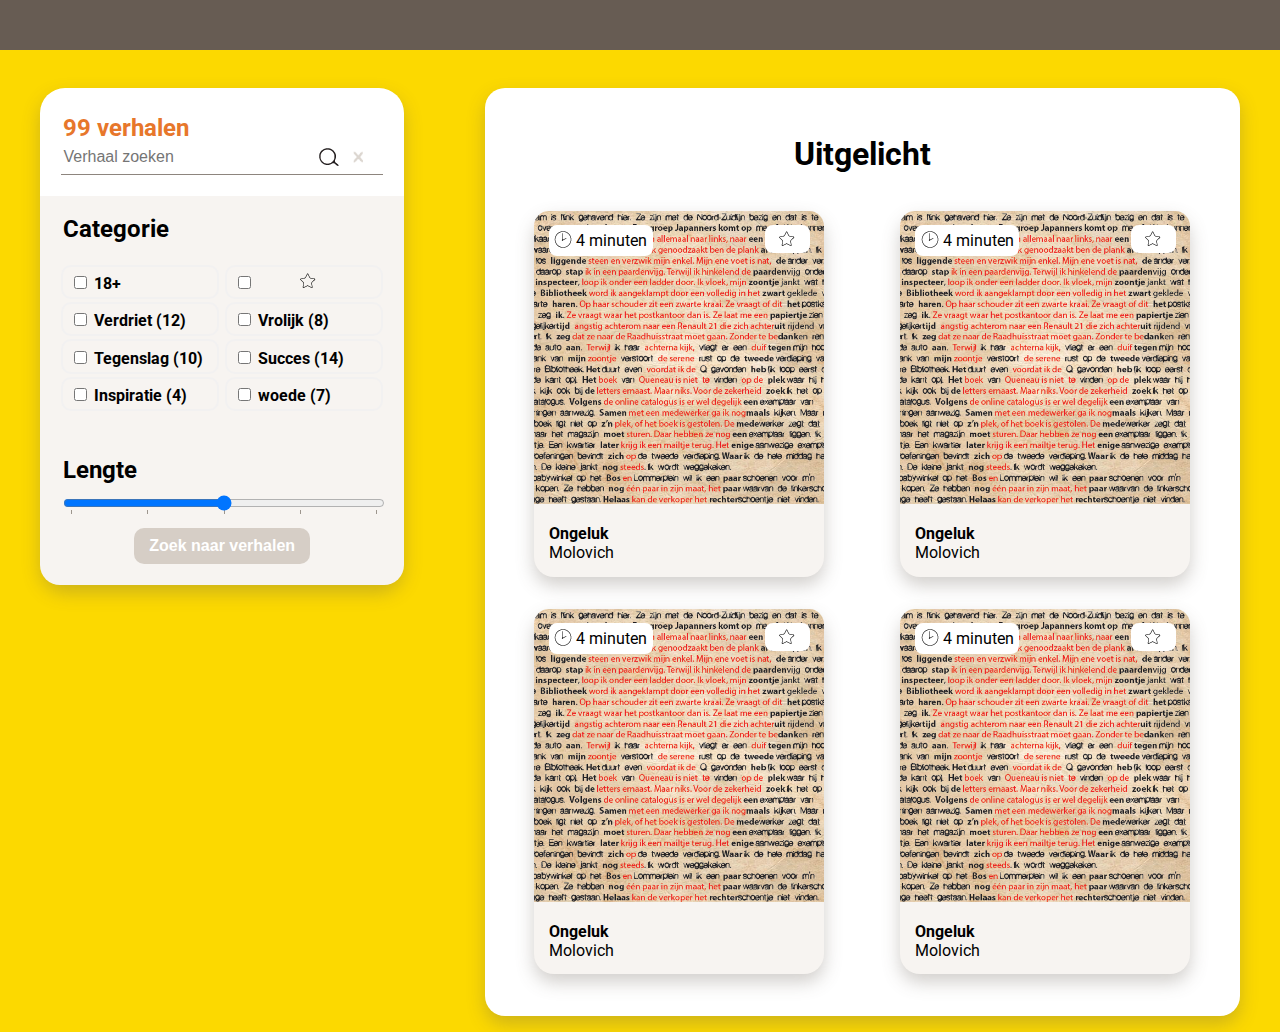
==== commit 0a5af193: "- removed the mid offset > changed main to section + section and aside wrapped in main + main acts a" ====
--- a/index.html
+++ b/index.html
@@ -10,6 +10,10 @@
 </head>
 
 <body>
+    <header>
+
+    </header>
+    <main>
     <aside>
         <form id="search" action="">
             <fieldset>
@@ -79,9 +83,7 @@
             <input type="submit" alt="Zoek met de gekozen filters" value="Zoek naar verhalen">
         </form>
     </aside>
-    <div class="mainOffset">
-        <!-- Deze main content word naar het midden gedrukt en de middleOffset div zorgt voor een offset vanuit het midden -->
-        <main>
+        <section>
             <h1>Uitgelicht</h1>
             <article>
                 <img class="thumbnail" src="img/storyPreview/ongeluk.png" alt="preview van het verhaal ongeluk">
@@ -135,8 +137,8 @@
                     Molovich
                 </p>
             </article>
-        </main>
-    </div>
+        </section>
+    </main>
 </body>
 
 </html>--- a/u-ov_styles.css
+++ b/u-ov_styles.css
@@ -6,6 +6,21 @@
     background-color: #fcd900;
     margin: 0;
     font-size: 62.5%;
+
+
+}
+
+header{
+    height: 50px; 
+    /* als ik 50 deel door 16 krijg ik 3.125em, maar dit is niet dezelfde voormaat als 50px. ik weet dat de body fontsize er iets mee te maken kan hebben?*/
+    background-color: #675c53;
+    width: 100%;
+    margin-bottom: 3%;
+}
+
+main{
+    display: flex;
+    flex-direction: column;
 }
 
 /* Filteraside */
@@ -49,11 +64,12 @@
     background-color: #fff;
     box-shadow: 0 8px 18px 0 rgba(103, 92, 83, .3);
     border-radius: 25px;
-    max-width: 364px;
+    width: 364px;
     /* ik vind het niet mooi als dit kan schalen, daarom kies ik in deze situatie voor px */
     font-size: 1.6rem;
     margin-left: auto;
     margin-right: auto;
+    margin-bottom: 5%;
 }
 
 
@@ -135,14 +151,13 @@
 
 /* einde filteraside */
 
-/* Main content */
-main {
+/* section content */
+section {
     background-color: white;
     padding: 2%;
     border-radius: 20px;
     text-align: center;
     box-shadow: 0 8px 18px 0 rgba(103, 92, 83, .3);
-    margin-top: 10%;
     margin-left: auto;
     margin-right: auto;
     width: 80%;
@@ -153,11 +168,11 @@
     font-size: 1.6rem;
 }
 
-main h1 {
+section h1 {
     grid-column: span 2;
 }
 
-main article {
+section article {
     border-radius: 20px;
     background-color: #f7f4f1;
     text-align: left;
@@ -172,7 +187,7 @@
 
 
 
-main div {
+section div {
     position: absolute;
     top: 4%;
     left: 5%;
@@ -181,13 +196,13 @@
     border-radius: 8px;
 }
 
-main div img {
+section div img {
     vertical-align: top;
 }
 
 
 
-main article button {
+section article button {
     position: absolute;
     top: 4%;
     right: 5%;
@@ -199,7 +214,7 @@
     border: none;
 }
 
-main article button img {
+section article button img {
     vertical-align: top;
 }
 
@@ -214,26 +229,26 @@
     margin-bottom: 5%;
 }
 
-/* end main content */
+/* end section content */
 
 
 /* desktop media query */
 @media (min-width: 768px) {
+    main{
+        flex-direction: initial;
+    }
+
     aside {
         display: inline-block;
-        position: fixed;
-        margin-left: 0;
-        margin-right: 0;
-        /* groter dan dit vind ik niet mooi */
-        max-width: 364px;
-    }
-
-    main {
+        align-self: flex-start;
+    }
+
+    section {
         min-width: 583px;
         width: 55%;
     }
 
-    .mainOffset {
+    .sectionOffset {
         margin-left: 35vh;
     }
 
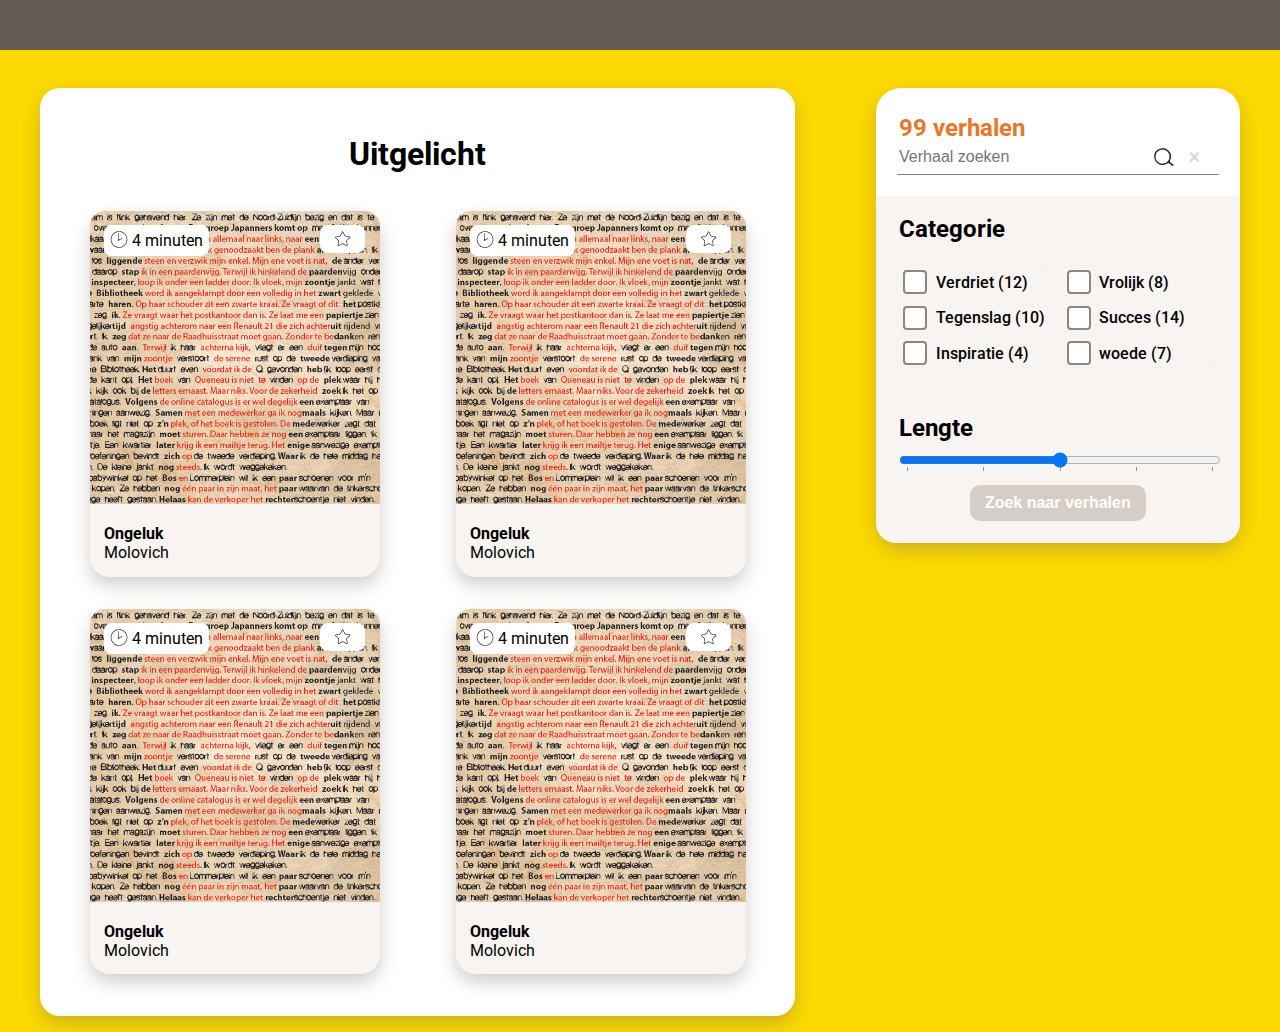
==== commit ed576838: "media query 768px > 60rem + checkbox styling using :before and :after problem: tickmark not visible " ====
--- a/index.html
+++ b/index.html
@@ -14,75 +14,67 @@
 
     </header>
     <main>
-    <aside>
-        <form id="search" action="">
-            <fieldset>
-                <legend>99 verhalen</legend>
-                <div>
-                    <!-- Dit is is een div vanwege een flexbox bug! -->
-                    <input type="search" placeholder="Verhaal zoeken" name="storySearch">
-                    <!-- Dit is mijn submit button https://stackoverflow.com/questions/3381609/button-image-as-form-input-submit-button -->
-                    <input type="image" name="storySubmit" alt="bevestig zoeken" src="img/icons/Search.png">
-                    <button alt="maak het zoek veld leeg."></button>
-                    <!-- <img src="img/icons/removeTXT.png" alt="gebruik deze knop om de zoek tekst weg te halen"> -->
-                </div>
-            </fieldset>
-        </form>
+        <aside>
+            <form id="search" action="">
+                <fieldset>
+                    <legend>99 verhalen</legend>
+                    <div>
+                        <!-- Dit is is een div vanwege een flexbox bug! -->
+                        <input type="search" placeholder="Verhaal zoeken" name="storySearch">
+                        <!-- Dit is mijn submit button https://stackoverflow.com/questions/3381609/button-image-as-form-input-submit-button -->
+                        <input type="image" name="storySubmit" alt="bevestig zoeken" src="img/icons/Search.png">
+                        <button alt="maak het zoek veld leeg."></button>
+                        <!-- <img src="img/icons/removeTXT.png" alt="gebruik deze knop om de zoek tekst weg te halen"> -->
+                    </div>
+                </fieldset>
+            </form>
 
-        <form id="category" action="">
-            <fieldset>
-                <legend>Categorie</legend>
-                <ul>
-                    <li>
-                        <!-- id's zijn voor de labels; -->
-                        <input type="checkbox" id="nsfwFilter">
-                        <label for="nsfwFilter">18+</label>
-                    </li>
-                    <li>
-                        <input type="checkbox" id="bookmarkFilter">
-                        <label for="bookmarkFilter"><img src="img/icons/bookmark.png" alt="filter op opgeslagen verhalen"></label>
-                    </li>
-                    <li>
-                        <input type="checkbox" id="verdrietFilter">
-                        <label for="verdrietFilter">Verdriet (12)</label>
-                    </li>
-                    <li>
-                        <input type="checkbox" id="vrolijkFilter">
-                        <label for="vrolijkFilter">Vrolijk (8)</label>
-                    </li>
-                    <li>
-                        <input type="checkbox" id="tegenslagFilter">
-                        <label for="tegenslagFilter">Tegenslag (10)</label>
-                    </li>
-                    <li>
-                        <input type="checkbox" id="SuccesFilter">
-                        <label for="SuccesFilter">Succes (14)</label>
-                    </li>
-                    <li>
-                        <input type="checkbox" id="InpsiratieFilter">
-                        <label for="InpsiratieFilter">Inspiratie (4)</label>
-                    </li>
-                    <li>
-                        <input type="checkbox" id="woedeFilter">
-                        <label for="woedeFilter">woede (7)</label>
-                    </li>
-                </ul>
-            </fieldset>
-            <fieldset>
-                <legend>Lengte</legend>
-                <input type="range" list="tickmarks" min="0" max="100" step="25">
-                <datalist id="tickmarks">
-                    <!-- de id tickmarks verwijst naar de input ;) -->
-                    <option value="0">
-                    <option value="25">
-                    <option value="50">
-                    <option value="75">
-                    <option value="100">
-                </datalist>
-            </fieldset>
-            <input type="submit" alt="Zoek met de gekozen filters" value="Zoek naar verhalen">
-        </form>
-    </aside>
+            <form id="category" action="">
+                <fieldset>
+                    <legend>Categorie</legend>
+                    <ul>
+                        <li>
+                            <!-- id's zijn voor de labels; -->
+                            <input type="checkbox" id="verdrietFilter">
+                            <label class="tickbox" for="verdrietFilter">Verdriet (12)</label>
+                        </li>
+                        <li>
+                            <input type="checkbox" id="vrolijkFilter">
+                            <label class="tickbox" for="vrolijkFilter">Vrolijk (8)</label>
+                        </li>
+                        <li>
+                            <input type="checkbox" id="tegenslagFilter">
+                            <label class="tickbox" for="tegenslagFilter">Tegenslag (10)</label>
+                        </li>
+                        <li>
+                            <input type="checkbox" id="SuccesFilter">
+                            <label class="tickbox" for="SuccesFilter">Succes (14)</label>
+                        </li>
+                        <li>
+                            <input type="checkbox" id="InpsiratieFilter">
+                            <label class="tickbox" for="InpsiratieFilter">Inspiratie (4)</label>
+                        </li>
+                        <li>
+                            <input type="checkbox" id="woedeFilter">
+                            <label class="tickbox" for="woedeFilter">woede (7)</label>
+                        </li>
+                    </ul>
+                </fieldset>
+                <fieldset>
+                    <legend>Lengte</legend>
+                    <input type="range" list="tickmarks" min="0" max="100" step="25">
+                    <datalist id="tickmarks">
+                        <!-- de id tickmarks verwijst naar de input ;) -->
+                        <option value="0">
+                        <option value="25">
+                        <option value="50">
+                        <option value="75">
+                        <option value="100">
+                    </datalist>
+                </fieldset>
+                <input type="submit" alt="Zoek met de gekozen filters" value="Zoek naar verhalen">
+            </form>
+        </aside>
         <section>
             <h1>Uitgelicht</h1>
             <article>
--- a/u-ov_styles.css
+++ b/u-ov_styles.css
@@ -10,15 +10,15 @@
 
 }
 
-header{
-    height: 50px; 
+header {
+    height: 50px;
     /* als ik 50 deel door 16 krijg ik 3.125em, maar dit is niet dezelfde voormaat als 50px. ik weet dat de body fontsize er iets mee te maken kan hebben?*/
     background-color: #675c53;
     width: 100%;
     margin-bottom: 3%;
 }
 
-main{
+main {
     display: flex;
     flex-direction: column;
 }
@@ -92,6 +92,7 @@
     -webkit-appearance: none;
 }
 
+
 #category {
     background-color: #f7f4f1;
     padding: 0 2% 2% 2%;
@@ -108,16 +109,60 @@
 
 #category ul li {
     list-style: none;
-    border: solid #f2f1f1 2px;
+    border: 1px solid #f1f1f1;
     border-radius: 10px;
     padding: 4%;
     overflow: hidden;
-    font-weight: bold;
+    font-weight: 500;
+    position: relative;
+}
+
+.tickbox {
+    padding-left: 5%;
+}
+
+.tickbox:before {
+    content: "";
+    position: absolute;
+    top: 15%;
+    left: 3%;
+    width: 20px;
+    height: 20px;
+    border-radius: 4px;
+    background-color: #fff;
+    border: 2px solid #8d857e;
+    -webkit-transition: border-color .2s ease-in;
+    -o-transition: border-color .2s ease-in;
+    transition: border-color .2s ease-in;
+}
+
+input[type=checkbox]:checked+.tickbox:before {
+    border: 2px solid #e7772b;
+}
+
+input[type=checkbox]+.tickbox:after {
+    content: url("img/icons/checkmark.png");
+    width: 20px;
+    height: 20px;
+    transform: scale(0);
+    /* het gaat helemaal mis met de formaten... zonder een scale word de afbeelding niet zichtbaar. */
+    -webkit-transition: .2s ease-in;
+    -o-transition: .2s ease-in;
+    transition: .2s ease-in;
+    top: 0;
+    left: 0;
+    position: absolute;
+
+}
+
+input[type=checkbox]:checked+.tickbox:after {
+    transform: scale(.025);
+
 }
 
 #category img {
     position: relative;
-    left: 30%;
+    left: 25%;
 }
 
 #category fieldset {
@@ -219,7 +264,7 @@
 }
 
 article {
-     margin-block-start: 1em;
+    margin-block-start: 1em;
     margin-block-end: 1em;
 
 }
@@ -233,9 +278,9 @@
 
 
 /* desktop media query */
-@media (min-width: 768px) {
-    main{
-        flex-direction: initial;
+@media (min-width: 60rem) {
+    main {
+        flex-direction: row-reverse;
     }
 
     aside {
@@ -252,9 +297,9 @@
         margin-left: 35vh;
     }
 
-    article{
+    article {
         margin-inline-start: 1.5em;
-        margin-inline-end: 1.5em;  
+        margin-inline-end: 1.5em;
     }
 
 }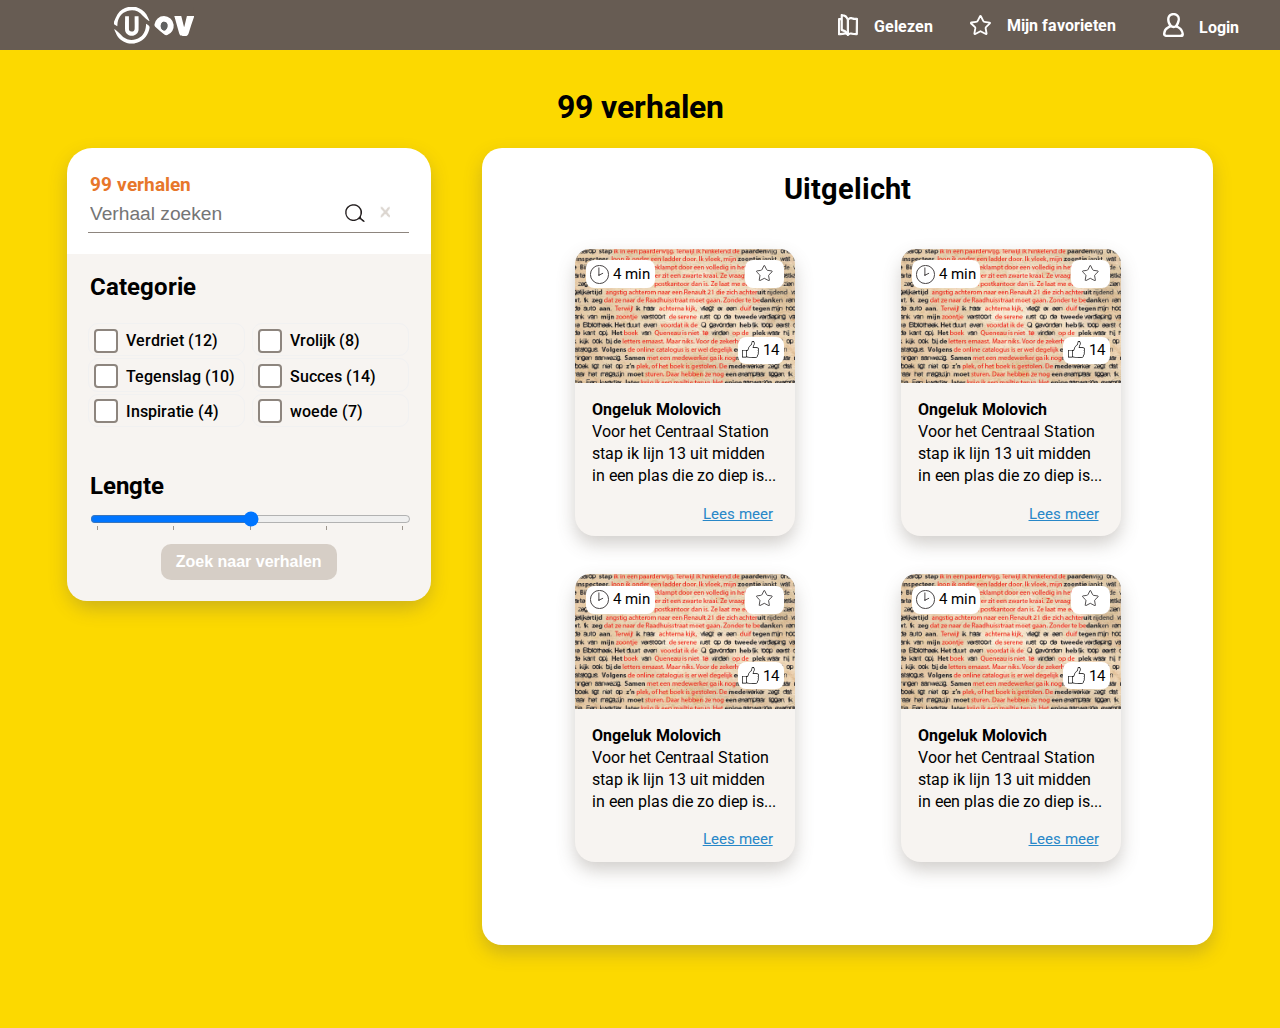
==== commit fb9a2774: "Alot of changes * changed images to SVG! + added te header menu, and the navigation. Not sure about " ====
--- a/index.html
+++ b/index.html
@@ -11,126 +11,263 @@
 
 <body>
     <header>
-
+        <button id="filter">
+            <img src="img/icons/filter.svg" alt="Filtereren op verhalen">
+            <span>Filter</span>
+        </button>
+        <img id="logo" alt="Het U-ov Logo" src="img/icons/logo.svg">
+        <nav>
+                <ul>
+                    <li><a href="#"><img src="img/icons/gelezen.svg" alt="Gelezen">Gelezen</a></li>                  
+                    <li><a href="#"><img src="img/icons/favoriet.svg" alt="Bookmarks">Mijn favorieten</a></li>
+                    <li><a href="#"><img src="img/icons/login.svg" alt="Login">Login</a></li>
+                </ul>
+            </nav>
     </header>
+    <h1>99 verhalen</h1>
     <main>
-        <aside>
-            <form id="search" action="">
-                <fieldset>
-                    <legend>99 verhalen</legend>
-                    <div>
-                        <!-- Dit is is een div vanwege een flexbox bug! -->
-                        <input type="search" placeholder="Verhaal zoeken" name="storySearch">
-                        <!-- Dit is mijn submit button https://stackoverflow.com/questions/3381609/button-image-as-form-input-submit-button -->
-                        <input type="image" name="storySubmit" alt="bevestig zoeken" src="img/icons/Search.png">
-                        <button alt="maak het zoek veld leeg."></button>
-                        <!-- <img src="img/icons/removeTXT.png" alt="gebruik deze knop om de zoek tekst weg te halen"> -->
-                    </div>
-                </fieldset>
-            </form>
-
-            <form id="category" action="">
-                <fieldset>
-                    <legend>Categorie</legend>
-                    <ul>
-                        <li>
-                            <!-- id's zijn voor de labels; -->
-                            <input type="checkbox" id="verdrietFilter">
-                            <label class="tickbox" for="verdrietFilter">Verdriet (12)</label>
-                        </li>
-                        <li>
-                            <input type="checkbox" id="vrolijkFilter">
-                            <label class="tickbox" for="vrolijkFilter">Vrolijk (8)</label>
-                        </li>
-                        <li>
-                            <input type="checkbox" id="tegenslagFilter">
-                            <label class="tickbox" for="tegenslagFilter">Tegenslag (10)</label>
-                        </li>
-                        <li>
-                            <input type="checkbox" id="SuccesFilter">
-                            <label class="tickbox" for="SuccesFilter">Succes (14)</label>
-                        </li>
-                        <li>
-                            <input type="checkbox" id="InpsiratieFilter">
-                            <label class="tickbox" for="InpsiratieFilter">Inspiratie (4)</label>
-                        </li>
-                        <li>
-                            <input type="checkbox" id="woedeFilter">
-                            <label class="tickbox" for="woedeFilter">woede (7)</label>
-                        </li>
-                    </ul>
-                </fieldset>
-                <fieldset>
-                    <legend>Lengte</legend>
-                    <input type="range" list="tickmarks" min="0" max="100" step="25">
-                    <datalist id="tickmarks">
-                        <!-- de id tickmarks verwijst naar de input ;) -->
-                        <option value="0">
-                        <option value="25">
-                        <option value="50">
-                        <option value="75">
-                        <option value="100">
-                    </datalist>
-                </fieldset>
-                <input type="submit" alt="Zoek met de gekozen filters" value="Zoek naar verhalen">
-            </form>
-        </aside>
+        <!-- ookal is dit visueel onderin, heb ik dit bovenin de html geplaatst zodat screen readers
+        niet eerst door de hele pagina moeten scimmen voordat ze bij het menu komen. -->
+        <nav>
+            <ul>
+                <li><a href="#"><img src="img/icons/login.svg" alt="Login"></a></li>
+                <li><a href="#"><img src="img/icons/favoriet.svg" alt="Bookmarks"></a></li>
+                <li><a href="#"><img src="img/icons/gelezen.svg" alt="Gelezen"></a></li>
+            </ul>
+        </nav>
+        <!-- Deze div word gebruikt om een overlay te maken, dit is alleen voor de visualiteit -->
+        <div id="overlay">
+        </div>
+
+            <aside>
+                <form id="search" action="">
+                    <fieldset>
+                        <legend>99 verhalen</legend>
+                        <div>
+                            <!-- Dit is is een div vanwege een flexbox bug! -->
+                            <input type="search" placeholder="Verhaal zoeken" name="storySearch">
+                            <!-- Dit is mijn submit button https://stackoverflow.com/questions/3381609/button-image-as-form-input-submit-button -->
+                            <input type="image" name="storySubmit" alt="bevestig zoeken" src="img/icons/Search.png">
+                            <button alt="maak het zoek veld leeg."></button>
+                            <!-- <img src="img/icons/removeTXT.png" alt="gebruik deze knop om de zoek tekst weg te halen"> -->
+                        </div>
+                    </fieldset>
+                </form>
+
+                <form id="category" action="">
+                    <fieldset>
+                        <legend>Categorie</legend>
+                        <ul>
+                            <li>
+                                <!-- id's zijn voor de labels; -->
+                                <input type="checkbox" id="verdrietFilter">
+                                <label class="tickbox" for="verdrietFilter">Verdriet (12)</label>
+                            </li>
+                            <li>
+                                <input type="checkbox" id="vrolijkFilter">
+                                <label class="tickbox" for="vrolijkFilter">Vrolijk (8)</label>
+                            </li>
+                            <li>
+                                <input type="checkbox" id="tegenslagFilter">
+                                <label class="tickbox" for="tegenslagFilter">Tegenslag (10)</label>
+                            </li>
+                            <li>
+                                <input type="checkbox" id="SuccesFilter">
+                                <label class="tickbox" for="SuccesFilter">Succes (14)</label>
+                            </li>
+                            <li>
+                                <input type="checkbox" id="InpsiratieFilter">
+                                <label class="tickbox" for="InpsiratieFilter">Inspiratie (4)</label>
+                            </li>
+                            <li>
+                                <input type="checkbox" id="woedeFilter">
+                                <label class="tickbox" for="woedeFilter">woede (7)</label>
+                            </li>
+                        </ul>
+                    </fieldset>
+                    <fieldset>
+                        <legend>Lengte</legend>
+                        <input type="range" list="tickmarks" min="0" max="100" step="25">
+                        <datalist id="tickmarks">
+                            <!-- de id tickmarks verwijst naar de input ;) -->
+                            <option value="0">
+                            <option value="25">
+                            <option value="50">
+                            <option value="75">
+                            <option value="100">
+                        </datalist>
+                    </fieldset>
+                    <input type="submit" alt="Zoek met de gekozen filters" value="Zoek naar verhalen">
+                </form>
+            </aside>
         <section>
-            <h1>Uitgelicht</h1>
+            <h2>Uitgelicht</h2>
             <article>
                 <img class="thumbnail" src="img/storyPreview/ongeluk.png" alt="preview van het verhaal ongeluk">
-                <div>
+                <div class="leestijd">
                     <!-- https://semantic-ui.com/elements/label.html zegt dat het semantisch kan met een div -->
-                    <img src="img/icons/time.png" alt="Geschatte leestijd: ">
-                    4 minuten
+                    <img src="img/icons/eta.svg" alt="Geschatte leestijd: ">
+                    4 min
                 </div>
-                <button><img src="img/icons/bookmark.png" alt="bookmarkIcon"></button>
+                <button class="bookmarkButton">
+                    <svg xmlns="http://www.w3.org/2000/svg" viewBox="0 0 12.7 12.28">
+                        <defs>
+                            <style>
+                                .cls-1 {
+                                    fill: none;
+                                    stroke: #231f20;
+                                    stroke-miterlimit: 10;
+                                    stroke-width: 0.6px;
+                                }
+                            </style>
+                        </defs>
+                        <title>bookmark</title>
+                        <g id="Layer_2" data-name="Layer 2">
+                            <g id="Layer_1-2" data-name="Layer 1">
+                                <path class="cls-1" d="M6.57.45,8.09,3.52a1,1,0,0,0,.77.56l3.24.47a.35.35,0,0,1,.19.59L9.87,7.5a.85.85,0,0,0-.24.73l.58,3.39a.31.31,0,0,1-.45.33l-3.43-1.8L3,11.89a.37.37,0,0,1-.54-.39L3,8.17a.71.71,0,0,0-.21-.63L.41,5.18a.38.38,0,0,1,.21-.64l3-.43a1.39,1.39,0,0,0,1.05-.76L6.09.45A.27.27,0,0,1,6.57.45Z" />
+                            </g>
+                        </g>
+                    </svg>
+                </button>
+                <div class="like">
+                    <img src="img/icons/like.svg" alt="De hoeveelheid like's van dit verhaal zijn: ">
+                    14
+                </div>
                 <p>
-                    <b>Ongeluk</b> <br>
-                    Molovich
+                    <b>Ongeluk Molovich</b> <br>
+                    Voor het Centraal
+                    Station stap ik lijn 13 uit
+                    midden in een plas die
+                    zo diep is...
                 </p>
+                <a href="#">Lees meer</a>
             </article>
 
             <article>
-                <img class="thumbnail" src="img/storyPreview/ongeluk.png" alt="preview van het verhaal ongeluk">
-                <div>
-                    <img src="img/icons/time.png" alt="Geschatte leestijd: ">
-                    4 minuten
-                </div>
-                <button><img src="img/icons/bookmark.png" alt="bookmarkIcon"></button>
-                <p>
-                    <b>Ongeluk</b> <br>
-                    Molovich
-                </p>
-            </article>
-
-            <article>
-                <img class="thumbnail" src="img/storyPreview/ongeluk.png" alt="preview van het verhaal ongeluk">
-                <div>
-                    <img src="img/icons/time.png" alt="Geschatte leestijd: ">
-                    4 minuten
-                </div>
-                <button><img src="img/icons/bookmark.png" alt="bookmarkIcon"></button>
-                <p>
-                    <b>Ongeluk</b> <br>
-                    Molovich
-                </p>
-            </article>
-
-            <article>
-                <img class="thumbnail" src="img/storyPreview/ongeluk.png" alt="preview van het verhaal ongeluk">
-                <div>
-                    <img src="img/icons/time.png" alt="Geschatte leestijd: ">
-                    4 minuten
-                </div>
-                <button><img src="img/icons/bookmark.png" alt="bookmarkIcon"></button>
-                <p>
-                    <b>Ongeluk</b> <br>
-                    Molovich
-                </p>
-            </article>
+                    <img class="thumbnail" src="img/storyPreview/ongeluk.png" alt="preview van het verhaal ongeluk">
+                    <div class="leestijd">
+                        <!-- https://semantic-ui.com/elements/label.html zegt dat het semantisch kan met een div -->
+                        <img src="img/icons/eta.svg" alt="Geschatte leestijd: ">
+                        4 min
+                    </div>
+                    <button class="bookmarkButton">
+                        <svg xmlns="http://www.w3.org/2000/svg" viewBox="0 0 12.7 12.28">
+                            <defs>
+                                <style>
+                                    .cls-1 {
+                                        fill: none;
+                                        stroke: #231f20;
+                                        stroke-miterlimit: 10;
+                                        stroke-width: 0.6px;
+                                    }
+                                </style>
+                            </defs>
+                            <title>bookmark</title>
+                            <g id="Layer_2" data-name="Layer 2">
+                                <g id="Layer_1-2" data-name="Layer 1">
+                                    <path class="cls-1" d="M6.57.45,8.09,3.52a1,1,0,0,0,.77.56l3.24.47a.35.35,0,0,1,.19.59L9.87,7.5a.85.85,0,0,0-.24.73l.58,3.39a.31.31,0,0,1-.45.33l-3.43-1.8L3,11.89a.37.37,0,0,1-.54-.39L3,8.17a.71.71,0,0,0-.21-.63L.41,5.18a.38.38,0,0,1,.21-.64l3-.43a1.39,1.39,0,0,0,1.05-.76L6.09.45A.27.27,0,0,1,6.57.45Z" />
+                                </g>
+                            </g>
+                        </svg>
+                    </button>
+                    <div class="like">
+                        <img src="img/icons/like.svg" alt="De hoeveelheid like's van dit verhaal zijn: ">
+                        14
+                    </div>
+                    <p>
+                        <b>Ongeluk Molovich</b> <br>
+                        Voor het Centraal
+                        Station stap ik lijn 13 uit
+                        midden in een plas die
+                        zo diep is...
+                    </p>
+                    <a href="#">Lees meer</a>
+                </article>
+
+                <article>
+                        <img class="thumbnail" src="img/storyPreview/ongeluk.png" alt="preview van het verhaal ongeluk">
+                        <div class="leestijd">
+                            <!-- https://semantic-ui.com/elements/label.html zegt dat het semantisch kan met een div -->
+                            <img src="img/icons/eta.svg" alt="Geschatte leestijd: ">
+                            4 min
+                        </div>
+                        <button class="bookmarkButton">
+                            <svg xmlns="http://www.w3.org/2000/svg" viewBox="0 0 12.7 12.28">
+                                <defs>
+                                    <style>
+                                        .cls-1 {
+                                            fill: none;
+                                            stroke: #231f20;
+                                            stroke-miterlimit: 10;
+                                            stroke-width: 0.6px;
+                                        }
+                                    </style>
+                                </defs>
+                                <title>bookmark</title>
+                                <g id="Layer_2" data-name="Layer 2">
+                                    <g id="Layer_1-2" data-name="Layer 1">
+                                        <path class="cls-1" d="M6.57.45,8.09,3.52a1,1,0,0,0,.77.56l3.24.47a.35.35,0,0,1,.19.59L9.87,7.5a.85.85,0,0,0-.24.73l.58,3.39a.31.31,0,0,1-.45.33l-3.43-1.8L3,11.89a.37.37,0,0,1-.54-.39L3,8.17a.71.71,0,0,0-.21-.63L.41,5.18a.38.38,0,0,1,.21-.64l3-.43a1.39,1.39,0,0,0,1.05-.76L6.09.45A.27.27,0,0,1,6.57.45Z" />
+                                    </g>
+                                </g>
+                            </svg>
+                        </button>
+                        <div class="like">
+                            <img src="img/icons/like.svg" alt="De hoeveelheid like's van dit verhaal zijn: ">
+                            14
+                        </div>
+                        <p>
+                            <b>Ongeluk Molovich</b> <br>
+                            Voor het Centraal
+                            Station stap ik lijn 13 uit
+                            midden in een plas die
+                            zo diep is...
+                        </p>
+                        <a href="#">Lees meer</a>
+                    </article>
+
+                    <article>
+                            <img class="thumbnail" src="img/storyPreview/ongeluk.png" alt="preview van het verhaal ongeluk">
+                            <div class="leestijd">
+                                <!-- https://semantic-ui.com/elements/label.html zegt dat het semantisch kan met een div -->
+                                <img src="img/icons/eta.svg" alt="Geschatte leestijd: ">
+                                4 min
+                            </div>
+                            <button class="bookmarkButton">
+                                <svg xmlns="http://www.w3.org/2000/svg" viewBox="0 0 12.7 12.28">
+                                    <defs>
+                                        <style>
+                                            .cls-1 {
+                                                fill: none;
+                                                stroke: #231f20;
+                                                stroke-miterlimit: 10;
+                                                stroke-width: 0.6px;
+                                            }
+                                        </style>
+                                    </defs>
+                                    <title>bookmark</title>
+                                    <g id="Layer_2" data-name="Layer 2">
+                                        <g id="Layer_1-2" data-name="Layer 1">
+                                            <path class="cls-1" d="M6.57.45,8.09,3.52a1,1,0,0,0,.77.56l3.24.47a.35.35,0,0,1,.19.59L9.87,7.5a.85.85,0,0,0-.24.73l.58,3.39a.31.31,0,0,1-.45.33l-3.43-1.8L3,11.89a.37.37,0,0,1-.54-.39L3,8.17a.71.71,0,0,0-.21-.63L.41,5.18a.38.38,0,0,1,.21-.64l3-.43a1.39,1.39,0,0,0,1.05-.76L6.09.45A.27.27,0,0,1,6.57.45Z" />
+                                        </g>
+                                    </g>
+                                </svg>
+                            </button>
+                            <div class="like">
+                                <img src="img/icons/like.svg" alt="De hoeveelheid like's van dit verhaal zijn: ">
+                                14
+                            </div>
+                            <p>
+                                <b>Ongeluk Molovich</b> <br>
+                                Voor het Centraal
+                                Station stap ik lijn 13 uit
+                                midden in een plas die
+                                zo diep is...
+                            </p>
+                            <a href="#">Lees meer</a>
+                        </article>
         </section>
     </main>
+    <script src="u-ov_script.js"></script>
 </body>
 
 </html>--- a/u-ov_styles.css
+++ b/u-ov_styles.css
@@ -5,22 +5,93 @@
     font-family: 'Roboto', sans-serif;
     background-color: #fcd900;
     margin: 0;
-    font-size: 62.5%;
-
-
+    font-size: 1em;
+
+}
+
+h1{
+    width: 100%;
+    text-align: center;
 }
 
 header {
-    height: 50px;
-    /* als ik 50 deel door 16 krijg ik 3.125em, maar dit is niet dezelfde voormaat als 50px. ik weet dat de body fontsize er iets mee te maken kan hebben?*/
+    height: 3.125em;
     background-color: #675c53;
     width: 100%;
     margin-bottom: 3%;
+    position: relative;
+}
+
+header nav{
+    display: none;
+}
+
+header img#logo{
+    width: 5em;
+    position: absolute;
+    top:50%;
+    left: 50%;
+    transform: translate(-50%, -50%);
+}
+
+header button img{
+    width: 1em;
+}
+
+header button{
+    position: absolute;
+    margin-left: 10%;
+    color:white;
+    background: none;
+    border: none;
+    top:50%;
+    transform: translate(0, -50%);
+    font-size: 1em;
+    font-weight: 600;
+    padding: 3%;
+}
+
+main nav{
+    width: 100%;
+    position: fixed;
+    height: 3.125em;
+    background-color: #675c53;
+    bottom: 0;
+    z-index: 1;
+}
+
+main nav img{
+    width: 1.3em;
+    display: block;
+    margin: 0 auto;
+
+}
+
+main nav ul{
+    display: flex;
+    height: 3.125em;
+
+    list-style: none;
+    padding: 0; 
+    margin: 0;
+
+
+}
+
+main nav li{
+    flex: 1;
+    align-items: center;
+    justify-content: center;
+    display: flex;
 }
 
 main {
-    display: flex;
-    flex-direction: column;
+
+    padding-bottom: 4em;
+}
+
+button:hover{
+    cursor: pointer;
 }
 
 /* Filteraside */
@@ -31,7 +102,7 @@
 
 #search legend {
     color: #e7772b;
-    font-size: 2.4rem;
+    font-size: 1.2em;
     font-weight: bold;
     text-align: left;
 }
@@ -42,7 +113,6 @@
     border: solid #8d857e;
     border-width: 0 0 1.4px 0;
     padding-bottom: 2%;
-    font-size: 1.6rem
 }
 
 #search div input[type="image"] {
@@ -59,17 +129,39 @@
     background-color: white;
 }
 
+
+
+#overlay{
+    position: fixed;
+    /* De rede dat ik voor opacity kies is omdat display event listeners afkapt
+    en ik hier een animatie op heb staan */
+    opacity: 0;
+    width: 100%;
+    height: 100%;
+    top: 0;
+    left: 0;
+    right: 0;
+    bottom: 0;
+    background-color: rgba(103, 92, 83, .3);
+    z-index: 2;
+    pointer-events: none;
+    transition: opacity .1s;
+
+}  
+
 aside {
-    display: block;
+    /* display: block; */
+    position: absolute;
     background-color: #fff;
     box-shadow: 0 8px 18px 0 rgba(103, 92, 83, .3);
     border-radius: 25px;
-    width: 364px;
-    /* ik vind het niet mooi als dit kan schalen, daarom kies ik in deze situatie voor px */
-    font-size: 1.6rem;
-    margin-left: auto;
-    margin-right: auto;
-    margin-bottom: 5%;
+    min-width: 22.75em;
+    font-size: 1em;
+    top: 50%;
+    transform: translate(-100%,-50%);
+    transition: transform .9s;
+    transition-timing-function: ease;
+    z-index: 2;
 }
 
 
@@ -79,7 +171,7 @@
 }
 
 input[type=search] {
-    font-size: 1em;
+    font-size: 1.2em;
     font-weight: 300;
     border: none;
     color: #8d857e;
@@ -136,27 +228,33 @@
     transition: border-color .2s ease-in;
 }
 
+
+
 input[type=checkbox]:checked+.tickbox:before {
     border: 2px solid #e7772b;
 }
 
+label:hover {
+    cursor: pointer;
+}
+
 input[type=checkbox]+.tickbox:after {
-    content: url("img/icons/checkmark.png");
-    width: 20px;
-    height: 20px;
+    content: url("img/icons/checkmark.svg");
+    width: 15px;
+    height: 15px;
     transform: scale(0);
     /* het gaat helemaal mis met de formaten... zonder een scale word de afbeelding niet zichtbaar. */
     -webkit-transition: .2s ease-in;
     -o-transition: .2s ease-in;
     transition: .2s ease-in;
-    top: 0;
-    left: 0;
+    top: 9px;
+    left: 9px;
     position: absolute;
 
 }
 
 input[type=checkbox]:checked+.tickbox:after {
-    transform: scale(.025);
+    transform: scale(1);
 
 }
 
@@ -178,6 +276,14 @@
 
 input[type="range"] {
     width: 100%;
+}
+
+input[type="range"]:hover {
+    cursor: pointer;
+}
+
+input[type="submit"]:hover {
+    cursor: pointer;
 }
 
 input[type="submit"] {
@@ -187,7 +293,7 @@
     background-color: #d6cec6;
     border: 0;
     font-weight: bold;
-    font-size: 1.6rem;
+    font-size: 1rem;
     color: #fff;
     padding: 9px 15px;
     border-radius: 10px;
@@ -199,21 +305,23 @@
 /* section content */
 section {
     background-color: white;
-    padding: 2%;
+    padding: 5%;
+    padding-top:0;
     border-radius: 20px;
     text-align: center;
     box-shadow: 0 8px 18px 0 rgba(103, 92, 83, .3);
     margin-left: auto;
     margin-right: auto;
-    width: 80%;
+    max-width: 35em;
+    width:75%;
     display: grid;
     grid-template-columns: repeat(2, 1fr);
-    grid-column-gap: 4%;
+    grid-column-gap: 8%;
     margin-block-end: 1em;
-    font-size: 1.6rem;
-}
-
-section h1 {
+    font-size: 1.2rem;
+}
+
+section h2 {
     grid-column: span 2;
 }
 
@@ -226,26 +334,44 @@
 }
 
 .thumbnail {
-    max-width: 100%;
+    width: 100%;
+    height: 7em;
+    object-fit: cover;
+    object-position: center;
     border-radius: 15px 15px 0 0;
 }
 
 
 
-section div {
+section div.leestijd {
     position: absolute;
     top: 4%;
     left: 5%;
     background-color: #fff;
     padding: 2%;
     border-radius: 8px;
-}
-
-section div img {
+    font-size: .8em;
+
+}
+
+section div.leestijd img {
     vertical-align: top;
 }
 
-
+section div.like{
+    position: absolute;
+    bottom: 60%;
+    right: 5%;
+    background-color: #fff;
+    padding: 2%;
+    border-radius: 8px;
+    font-size: .8em;
+}
+
+section div.like img{
+    vertical-align: top;
+    width: 1.125em;
+}
 
 section article button {
     position: absolute;
@@ -259,8 +385,25 @@
     border: none;
 }
 
-section article button img {
+section article  img {
+    width: 1.25em;
     vertical-align: top;
+}
+
+section article button svg{
+    width: 1.25em;
+}
+.cls-1{
+    transition: .8s;
+    fill: none;
+    stroke: #231f20;
+    fill-opacity: 0;
+}
+
+.bookmarked .cls-1{
+    fill: #e7772b;
+    stroke: transparent;
+    fill-opacity: 1;
 }
 
 article {
@@ -270,31 +413,104 @@
 }
 
 article p {
-    margin-left: 5%;
-    margin-bottom: 5%;
+    font-size: 1rem;
+    line-height: 1.375em;
+    margin-left: 8%;
+    margin-right: 8%;
+
+    margin-bottom: 8%;
+}
+
+article a{
+    color: #2887c8;
+    font-size: .8em;
+    float: right;
+    margin-right: 10%;
+    margin-bottom: 6%;
 }
 
 /* end section content */
 
 
 /* desktop media query */
-@media (min-width: 60rem) {
+@media (min-width: 60em) {
     main {
-        flex-direction: row-reverse;
+        display: flex;
+    }
+
+    main nav{
+        display: none;
+    }
+
+    header nav{
+        width: 37%;
+        height: 3.125em;
+        background-color: #675c53;
+        bottom: 0;
+        margin-left: auto;
+        z-index: 1;
+        display: block;
+    }
+    
+    header nav img{
+        width: 1.3em;
+        margin: 0 auto;
+        vertical-align: bottom;
+        padding-right: 10%;
+    
+    }
+    
+    header nav ul{
+        display: flex;
+        height: 3.125em;
+        list-style: none;
+        padding: 0; 
+        margin: 0;
+        text-align: center;
+        flex-direction: row;
+        align-items: center;
+    }
+    
+    header nav li{
+        flex: 1;
+    }
+
+    header button{
+        display: none;
+    }
+
+    header nav a{
+        color: white;
+        font-weight: 700;
+        text-decoration: none;
+    }
+
+    header img#logo{
+        left: 12%;
     }
 
     aside {
         display: inline-block;
+        top: initial;
+        transform: initial;
+        position: initial;
+        pointer-events: initial;
+        justify-self: center;
+        margin-left: auto;
+        margin-right: 2%;
         align-self: flex-start;
+        transition: none;
+    }
+
+    #overlay{
+        display: none; 
+
     }
 
     section {
-        min-width: 583px;
+        max-width: 31.43em;
         width: 55%;
-    }
-
-    .sectionOffset {
-        margin-left: 35vh;
+        margin-left: 2%;
     }
 
     article {
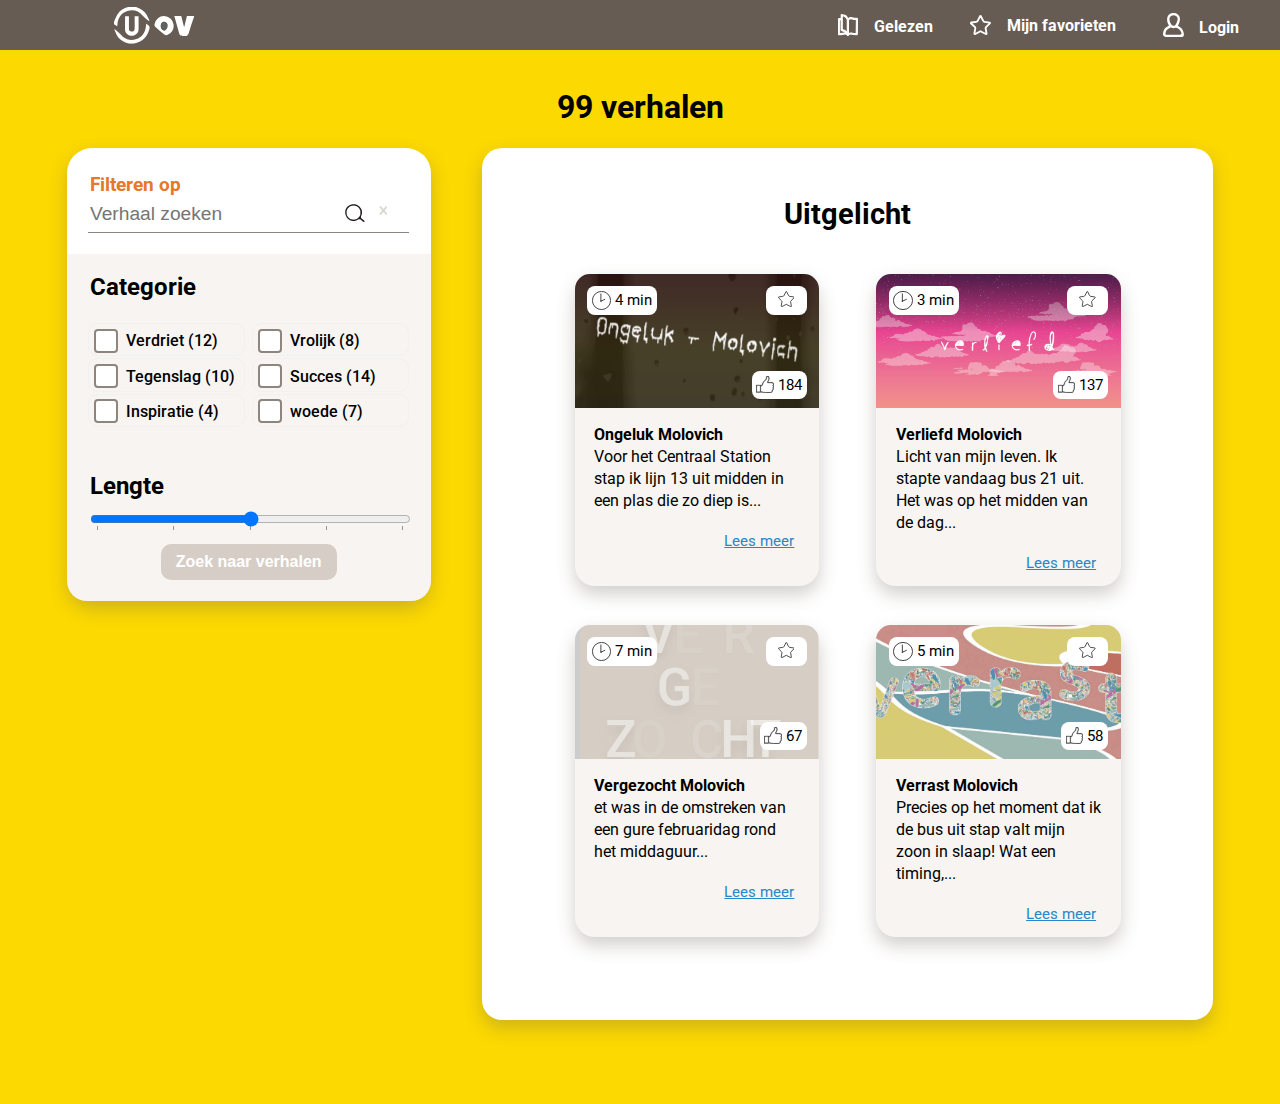
==== commit 297fbafe: "added some links" ====
--- a/index.html
+++ b/index.html
@@ -18,9 +18,9 @@
         <img id="logo" alt="Het U-ov Logo" src="img/icons/logo.svg">
         <nav>
                 <ul>
-                    <li><a href="#"><img src="img/icons/gelezen.svg" alt="Gelezen">Gelezen</a></li>                  
-                    <li><a href="#"><img src="img/icons/favoriet.svg" alt="Bookmarks">Mijn favorieten</a></li>
-                    <li><a href="#"><img src="img/icons/login.svg" alt="Login">Login</a></li>
+                    <li><a href="gelezen.html"><img src="img/icons/gelezen.svg" alt="Gelezen">Gelezen</a></li>                  
+                    <li><a href="bookmark.html"><img src="img/icons/favoriet.svg" class="micro" alt="Bookmarks">Mijn favorieten</a></li>
+                    <li><a href="login.html"><img src="img/icons/login.svg" alt="Login">Login</a></li>
                 </ul>
             </nav>
     </header>
@@ -30,9 +30,9 @@
         niet eerst door de hele pagina moeten scimmen voordat ze bij het menu komen. -->
         <nav>
             <ul>
-                <li><a href="#"><img src="img/icons/login.svg" alt="Login"></a></li>
-                <li><a href="#"><img src="img/icons/favoriet.svg" alt="Bookmarks"></a></li>
-                <li><a href="#"><img src="img/icons/gelezen.svg" alt="Gelezen"></a></li>
+                <li><a href="login.html"><img src="img/icons/login.svg" alt="Login"></a></li>
+                <li><a href="bookmark.html"><img class="micro" src="img/icons/favoriet.svg" alt="Bookmarks"></a></li>
+                <li><a href="gelezen.html"><img src="img/icons/gelezen.svg" alt="Gelezen"></a></li>
             </ul>
         </nav>
         <!-- Deze div word gebruikt om een overlay te maken, dit is alleen voor de visualiteit -->
@@ -42,7 +42,7 @@
             <aside>
                 <form id="search" action="">
                     <fieldset>
-                        <legend>99 verhalen</legend>
+                        <legend>Filteren op</legend>
                         <div>
                             <!-- Dit is is een div vanwege een flexbox bug! -->
                             <input type="search" placeholder="Verhaal zoeken" name="storySearch">
@@ -131,7 +131,7 @@
                 </button>
                 <div class="like">
                     <img src="img/icons/like.svg" alt="De hoeveelheid like's van dit verhaal zijn: ">
-                    14
+                    184
                 </div>
                 <p>
                     <b>Ongeluk Molovich</b> <br>
@@ -140,15 +140,15 @@
                     midden in een plas die
                     zo diep is...
                 </p>
-                <a href="#">Lees meer</a>
+                <a href="verhaal.html">Lees meer</a>
             </article>
 
             <article>
-                    <img class="thumbnail" src="img/storyPreview/ongeluk.png" alt="preview van het verhaal ongeluk">
+                    <img class="thumbnail" src="img/storyPreview/verliefd.jpg" alt="preview van het verhaal ongeluk">
                     <div class="leestijd">
                         <!-- https://semantic-ui.com/elements/label.html zegt dat het semantisch kan met een div -->
                         <img src="img/icons/eta.svg" alt="Geschatte leestijd: ">
-                        4 min
+                        3 min
                     </div>
                     <button class="bookmarkButton">
                         <svg xmlns="http://www.w3.org/2000/svg" viewBox="0 0 12.7 12.28">
@@ -172,24 +172,21 @@
                     </button>
                     <div class="like">
                         <img src="img/icons/like.svg" alt="De hoeveelheid like's van dit verhaal zijn: ">
-                        14
+                        137
                     </div>
                     <p>
-                        <b>Ongeluk Molovich</b> <br>
-                        Voor het Centraal
-                        Station stap ik lijn 13 uit
-                        midden in een plas die
-                        zo diep is...
+                        <b>Verliefd Molovich</b> <br>
+                        Licht van mijn leven. Ik stapte vandaag bus 21 uit. Het was op het midden van de dag...
                     </p>
                     <a href="#">Lees meer</a>
                 </article>
 
                 <article>
-                        <img class="thumbnail" src="img/storyPreview/ongeluk.png" alt="preview van het verhaal ongeluk">
+                        <img class="thumbnail" src="img/storyPreview/vergezocht.jpg" alt="preview van het verhaal ongeluk">
                         <div class="leestijd">
                             <!-- https://semantic-ui.com/elements/label.html zegt dat het semantisch kan met een div -->
                             <img src="img/icons/eta.svg" alt="Geschatte leestijd: ">
-                            4 min
+                            7 min
                         </div>
                         <button class="bookmarkButton">
                             <svg xmlns="http://www.w3.org/2000/svg" viewBox="0 0 12.7 12.28">
@@ -213,24 +210,21 @@
                         </button>
                         <div class="like">
                             <img src="img/icons/like.svg" alt="De hoeveelheid like's van dit verhaal zijn: ">
-                            14
+                            67
                         </div>
                         <p>
-                            <b>Ongeluk Molovich</b> <br>
-                            Voor het Centraal
-                            Station stap ik lijn 13 uit
-                            midden in een plas die
-                            zo diep is...
+                            <b>Vergezocht Molovich</b> <br>
+                            et was in de omstreken van een gure februaridag rond het middaguur...
                         </p>
                         <a href="#">Lees meer</a>
                     </article>
 
                     <article>
-                            <img class="thumbnail" src="img/storyPreview/ongeluk.png" alt="preview van het verhaal ongeluk">
+                            <img class="thumbnail" src="img/storyPreview/verrast.jpg" alt="preview van het verhaal ongeluk">
                             <div class="leestijd">
                                 <!-- https://semantic-ui.com/elements/label.html zegt dat het semantisch kan met een div -->
                                 <img src="img/icons/eta.svg" alt="Geschatte leestijd: ">
-                                4 min
+                                5 min
                             </div>
                             <button class="bookmarkButton">
                                 <svg xmlns="http://www.w3.org/2000/svg" viewBox="0 0 12.7 12.28">
@@ -254,14 +248,11 @@
                             </button>
                             <div class="like">
                                 <img src="img/icons/like.svg" alt="De hoeveelheid like's van dit verhaal zijn: ">
-                                14
+                                58
                             </div>
                             <p>
-                                <b>Ongeluk Molovich</b> <br>
-                                Voor het Centraal
-                                Station stap ik lijn 13 uit
-                                midden in een plas die
-                                zo diep is...
+                                <b>Verrast Molovich</b> <br>
+                                Precies op het moment dat ik de bus uit stap valt mijn zoon in slaap! Wat een timing,...
                             </p>
                             <a href="#">Lees meer</a>
                         </article>
--- a/u-ov_styles.css
+++ b/u-ov_styles.css
@@ -1,4 +1,8 @@
 @import url('https://fonts.googleapis.com/css?family=Roboto');
+@font-face {
+    font-family: 'itsdripping';
+    src: url("It\'s\ Dripping\ ~.ttf");
+}
 
 html,
 body {
@@ -9,7 +13,7 @@
 
 }
 
-h1{
+h1 {
     width: 100%;
     text-align: center;
 }
@@ -22,36 +26,44 @@
     position: relative;
 }
 
-header nav{
+header nav {
     display: none;
 }
 
-header img#logo{
+header>a {
+    position: absolute;
+    margin-left: 10%;
+    top: 50%;
+    transform: translate(0, -50%);
+    width: 1em;
+}
+
+header img#logo {
     width: 5em;
     position: absolute;
-    top:50%;
+    top: 50%;
     left: 50%;
     transform: translate(-50%, -50%);
 }
 
-header button img{
+header button img {
     width: 1em;
 }
 
-header button{
+header button {
     position: absolute;
     margin-left: 10%;
-    color:white;
+    color: white;
     background: none;
     border: none;
-    top:50%;
+    top: 50%;
     transform: translate(0, -50%);
     font-size: 1em;
     font-weight: 600;
     padding: 3%;
 }
 
-main nav{
+main nav {
     width: 100%;
     position: fixed;
     height: 3.125em;
@@ -60,37 +72,59 @@
     z-index: 1;
 }
 
-main nav img{
+main nav img {
     width: 1.3em;
     display: block;
     margin: 0 auto;
-
-}
-
-main nav ul{
+}
+
+
+
+main nav ul {
     display: flex;
     height: 3.125em;
-
     list-style: none;
-    padding: 0; 
+    padding: 0;
     margin: 0;
-
-
-}
-
-main nav li{
+    position: relative;
+
+}
+
+main nav li {
     flex: 1;
     align-items: center;
     justify-content: center;
     display: flex;
 }
 
+nav ul :nth-child(2)::after{
+    content: "";
+    background-color: #e7772b;
+    width: 0.4em;
+    height: .4em;
+    border-radius: 50%;
+    position: absolute;
+    margin-left: 1em;
+    top: 0.6em;
+    transition: 1s;
+    opacity: 0;
+}
+
+.notify :nth-child(2)::after
+{
+    opacity: 1;
+}
+
+.active {
+    background-color: #4a433e;
+}
+
 main {
 
     padding-bottom: 4em;
 }
 
-button:hover{
+button:hover {
     cursor: pointer;
 }
 
@@ -121,9 +155,9 @@
 
 #search button {
     background-image: url("img/icons/removeTXT.png");
-    background-size: 20px 20px;
-    height: 20px;
-    width: 20px;
+    background-size: 1.25em 1.25em;
+    height: 1.25em;
+    width: 1.25em;
     border: 0;
     margin-left: 3%;
     background-color: white;
@@ -131,7 +165,7 @@
 
 
 
-#overlay{
+#overlay {
     position: fixed;
     /* De rede dat ik voor opacity kies is omdat display event listeners afkapt
     en ik hier een animatie op heb staan */
@@ -147,7 +181,7 @@
     pointer-events: none;
     transition: opacity .1s;
 
-}  
+}
 
 aside {
     /* display: block; */
@@ -158,7 +192,7 @@
     min-width: 22.75em;
     font-size: 1em;
     top: 50%;
-    transform: translate(-100%,-50%);
+    transform: translate(-100%, -50%);
     transition: transform .9s;
     transition-timing-function: ease;
     z-index: 2;
@@ -211,6 +245,7 @@
 
 .tickbox {
     padding-left: 5%;
+    white-space: nowrap;
 }
 
 .tickbox:before {
@@ -218,8 +253,8 @@
     position: absolute;
     top: 15%;
     left: 3%;
-    width: 20px;
-    height: 20px;
+    width: 1.25em;
+    height: 1.25em;
     border-radius: 4px;
     background-color: #fff;
     border: 2px solid #8d857e;
@@ -240,15 +275,15 @@
 
 input[type=checkbox]+.tickbox:after {
     content: url("img/icons/checkmark.svg");
-    width: 15px;
-    height: 15px;
+    width: 0.9375em;
+    height: 0.9375em;
     transform: scale(0);
     /* het gaat helemaal mis met de formaten... zonder een scale word de afbeelding niet zichtbaar. */
     -webkit-transition: .2s ease-in;
     -o-transition: .2s ease-in;
     transition: .2s ease-in;
-    top: 9px;
-    left: 9px;
+    top: 0.5625em;
+    left: 0.5625em;
     position: absolute;
 
 }
@@ -295,7 +330,7 @@
     font-weight: bold;
     font-size: 1rem;
     color: #fff;
-    padding: 9px 15px;
+    padding: 0.5625em 0.9375em;
     border-radius: 10px;
     margin-bottom: 4%;
 }
@@ -306,14 +341,14 @@
 section {
     background-color: white;
     padding: 5%;
-    padding-top:0;
+    padding-top: 1%;
     border-radius: 20px;
     text-align: center;
     box-shadow: 0 8px 18px 0 rgba(103, 92, 83, .3);
     margin-left: auto;
     margin-right: auto;
     max-width: 35em;
-    width:75%;
+    width: 75%;
     display: grid;
     grid-template-columns: repeat(2, 1fr);
     grid-column-gap: 8%;
@@ -323,6 +358,7 @@
 
 section h2 {
     grid-column: span 2;
+    padding-top: 2%;
 }
 
 section article {
@@ -358,7 +394,7 @@
     vertical-align: top;
 }
 
-section div.like{
+section div.like {
     position: absolute;
     bottom: 60%;
     right: 5%;
@@ -368,7 +404,7 @@
     font-size: .8em;
 }
 
-section div.like img{
+section div.like img {
     vertical-align: top;
     width: 1.125em;
 }
@@ -385,25 +421,273 @@
     border: none;
 }
 
-section article  img {
+section article img {
     width: 1.25em;
     vertical-align: top;
 }
 
-section article button svg{
+section article button svg {
     width: 1.25em;
 }
-.cls-1{
+
+#login section {
+    margin-left: auto;
+    display: block;
+    padding: 0;
+    width: 95%;
+    padding-top: 1%;
+}
+
+
+
+#login section svg {
+    width: 1em;
+    vertical-align: bottom;
+}
+
+#login section fieldset {
+    border: none;
+}
+
+#gelezen section{
+    margin-left: auto;
+    padding-top: 1%;
+}
+
+#bookmark section article{
+    opacity: 0;
+    transition: opacity .8s;
+}
+
+#bookmark section #loadingbar{
+    border: .3em solid #f7f4f1; 
+    border-top: .3em solid #e7772b; 
+    border-radius: 50%;
+    width: 3em;
+    height: 3em;
+    margin-left: auto;
+    margin-right: auto;
+    grid-column: span 2;
+    animation: load 1.4s ease 2;
+}
+
+@keyframes load {
+    0% { transform: rotate(0deg); }
+    100% { transform: rotate(360deg); }
+  }
+
+#bookmark section{
+    margin-left: auto;
+    padding-top: 1%;
+}
+
+
+
+
+#gelezen .like{
+width: 1em;
+fill: #00a450;
+stroke: #00a450;
+stroke-miterlimit: 10;
+ stroke-width: .5px; 
+}
+
+#gelezen .dislike{
+    fill: #f4232c;
+    stroke: #f4232c;
+    transform: rotate(180deg);
+}
+
+input[type=text] {
+    font-size: .8em;
+    font-weight: 300;
+    border: none;
+    border-bottom: 1px #8d857e solid;
+    color: #8d857e;
+    outline: none;
+    max-width: 19.8em;
+    width: 90%;
+}
+
+input[type=password] {
+    font-size: .8em;
+    font-weight: 300;
+    border: none;
+    border-bottom: 1px #8d857e solid;
+    color: #8d857e;
+    outline: none;
+    max-width: 20em;
+    width: 90%;
+}
+
+#login input[type=submit] {
+    background-color: #e7772b;
+    padding-left: 4%;
+    padding-right: 4%;
+}
+
+#login section a {
+    color: #2887c8;
+    text-decoration: none;
+    font-weight: 700;
+}
+
+#login section section {
+    width: 100%;
+    margin-block-end: 0;
+    /* padding-top: 1%; */
+    padding-bottom: 8%;
+    border-radius: 0 0 20px 20px;
+    background: #f7f4f1;
+    margin-top: 3%;
+
+}
+
+#login section section h3 {
+    padding-top: 4%;
+    margin: 0;
+}
+
+#login section section p {
+    text-align: left;
+    display: inline-block;
+    /* font-weight: lighter; */
+    font-size: 0.9em;
+    white-space: nowrap;
+}
+
+#login section section img {
+    width: 1em;
+    padding-right: 2%;
+}
+
+#login section section a {
+    background-color: #675c53;
+    border-radius: 10px;
+    padding: 0.5625em 0.9375em;
+    color: white;
+    padding-left: 4%;
+    padding-right: 4%;
+    font-size: 1rem;
+}
+
+#verhaal section{
+    margin-left: auto;
+    display: block;
+    width: 95%;
+    padding-top: 1%;
+    background-image: url("img/mainStory/background.svg");
+    background-size: cover;
+    background-position-x: center;
+    color: white;
+    font-family: 'itsdripping', Roboto;
+    padding: 0;
+    padding-bottom: 1%;
+
+}
+
+#verhaal section p{
+    text-align: left;
+    padding: 5%;
+}
+
+#verhaal section section{
+    background: rgba(247, 244, 241, .8);
+    width: fit-content;
+    padding: 2.5%;
+    transition: .4s;
+    opacity: 0;
+    max-width: 60%;
+}
+
+#verhaal .groen .duim{
+        fill: #00a450;
+    stroke: #00a450;
+}
+
+#verhaal .rood .duim{
+        fill: #f4232c;
+    stroke: #f4232c;
+}
+
+#verhaal #dislike .duim{
+    /* fill: #f4232c;
+    stroke: #f4232c; */
+    transform: rotate(180deg);
+    transform-origin: 50% 50%;
+}
+
+#verhaal .duim{
+    transition: .4s;
+}
+
+#verhaal section button{
+    background: none;
+    border: none;
+    color: black;
+    font-family: Roboto;
+    font-weight: bold;
+    display: inline;
+}
+#verhaal section section svg{
+    width: 3.4em;
+    margin: 2%;
+    display: inline;
+}
+
+#verhaal .rating{
+    display: none;
+}
+
+#verhaal section div{
+    list-style: none;
+    display: grid;
+    grid-template-columns: repeat(2, 1fr);
+    display: none;
+}
+
+#verhaal section div h3{
+    grid-column: span 2;
+    font-family: Roboto;
+    color: black;
+}
+#verhaal section a{
+flex: 1 1 0;
+padding: 2%;
+}
+
+#verhaal section  img{
+flex: 1; 
+width: 100%;
+height: 80%;
+}
+
+#verhaal .cls-1{
+    fill-opacity: 1;
+    fill: #e7772b;
+    stroke: none;
+}
+
+
+
+.cls-1 {
     transition: .8s;
     fill: none;
     stroke: #231f20;
-    fill-opacity: 0;
-}
-
-.bookmarked .cls-1{
+    /* fill-opacity: 0; */
+}
+
+.bookmarked .cls-1 {
     fill: #e7772b;
     stroke: transparent;
     fill-opacity: 1;
+}
+
+#login .cls-1 {
+    transition: initial;
+    stroke: initial;
+    fill: #8d857e;
+    fill-opacity: initial;
 }
 
 article {
@@ -421,7 +705,7 @@
     margin-bottom: 8%;
 }
 
-article a{
+article a {
     color: #2887c8;
     font-size: .8em;
     float: right;
@@ -429,8 +713,37 @@
     margin-bottom: 6%;
 }
 
+
 /* end section content */
-
+@keyframes spin {
+    from {
+        transform: rotate(-20deg);
+    }
+    to {
+        transform: rotate(360deg);
+    }
+}
+
+@keyframes load {
+    from { transform: rotate(0deg); }
+    to { transform: rotate(360deg); }
+  }
+
+.spinAnim{
+    animation-name: spin;
+    animation-duration: 2s;
+}
+
+
+@media (max-width: 30em) {
+    section {
+        grid-template-columns: 1fr;
+    }
+
+    section h2 {
+        grid-column: initial;
+    }
+}
 
 /* desktop media query */
 @media (min-width: 60em) {
@@ -438,11 +751,13 @@
         display: flex;
     }
 
-    main nav{
+    main nav {
         display: none;
     }
-
-    header nav{
+    .spinAnim{
+        transform-origin: 29% 55%;
+    }
+    header nav {
         width: 37%;
         height: 3.125em;
         background-color: #675c53;
@@ -451,41 +766,46 @@
         z-index: 1;
         display: block;
     }
-    
-    header nav img{
+
+    header nav img {
         width: 1.3em;
         margin: 0 auto;
         vertical-align: bottom;
         padding-right: 10%;
-    
-    }
-    
-    header nav ul{
+
+    }
+
+    header nav ul {
         display: flex;
         height: 3.125em;
         list-style: none;
-        padding: 0; 
+        padding: 0;
         margin: 0;
         text-align: center;
         flex-direction: row;
         align-items: center;
     }
-    
-    header nav li{
+
+    header nav li {
         flex: 1;
-    }
-
-    header button{
+        white-space: nowrap;
+    }
+
+    header button {
         display: none;
     }
 
-    header nav a{
+    header>a {
+        display: none;
+    }
+
+    header nav a {
         color: white;
         font-weight: 700;
         text-decoration: none;
     }
 
-    header img#logo{
+    header img#logo {
         left: 12%;
     }
 
@@ -502,8 +822,8 @@
         transition: none;
     }
 
-    #overlay{
-        display: none; 
+    #overlay {
+        display: none;
 
     }
 
@@ -511,6 +831,15 @@
         max-width: 31.43em;
         width: 55%;
         margin-left: 2%;
+        grid-column-gap: 0;
+    }
+
+    #verhaal section{
+        max-width: 45em;
+    }
+
+    #gelezen section{
+        width: 95%;
     }
 
     article {
